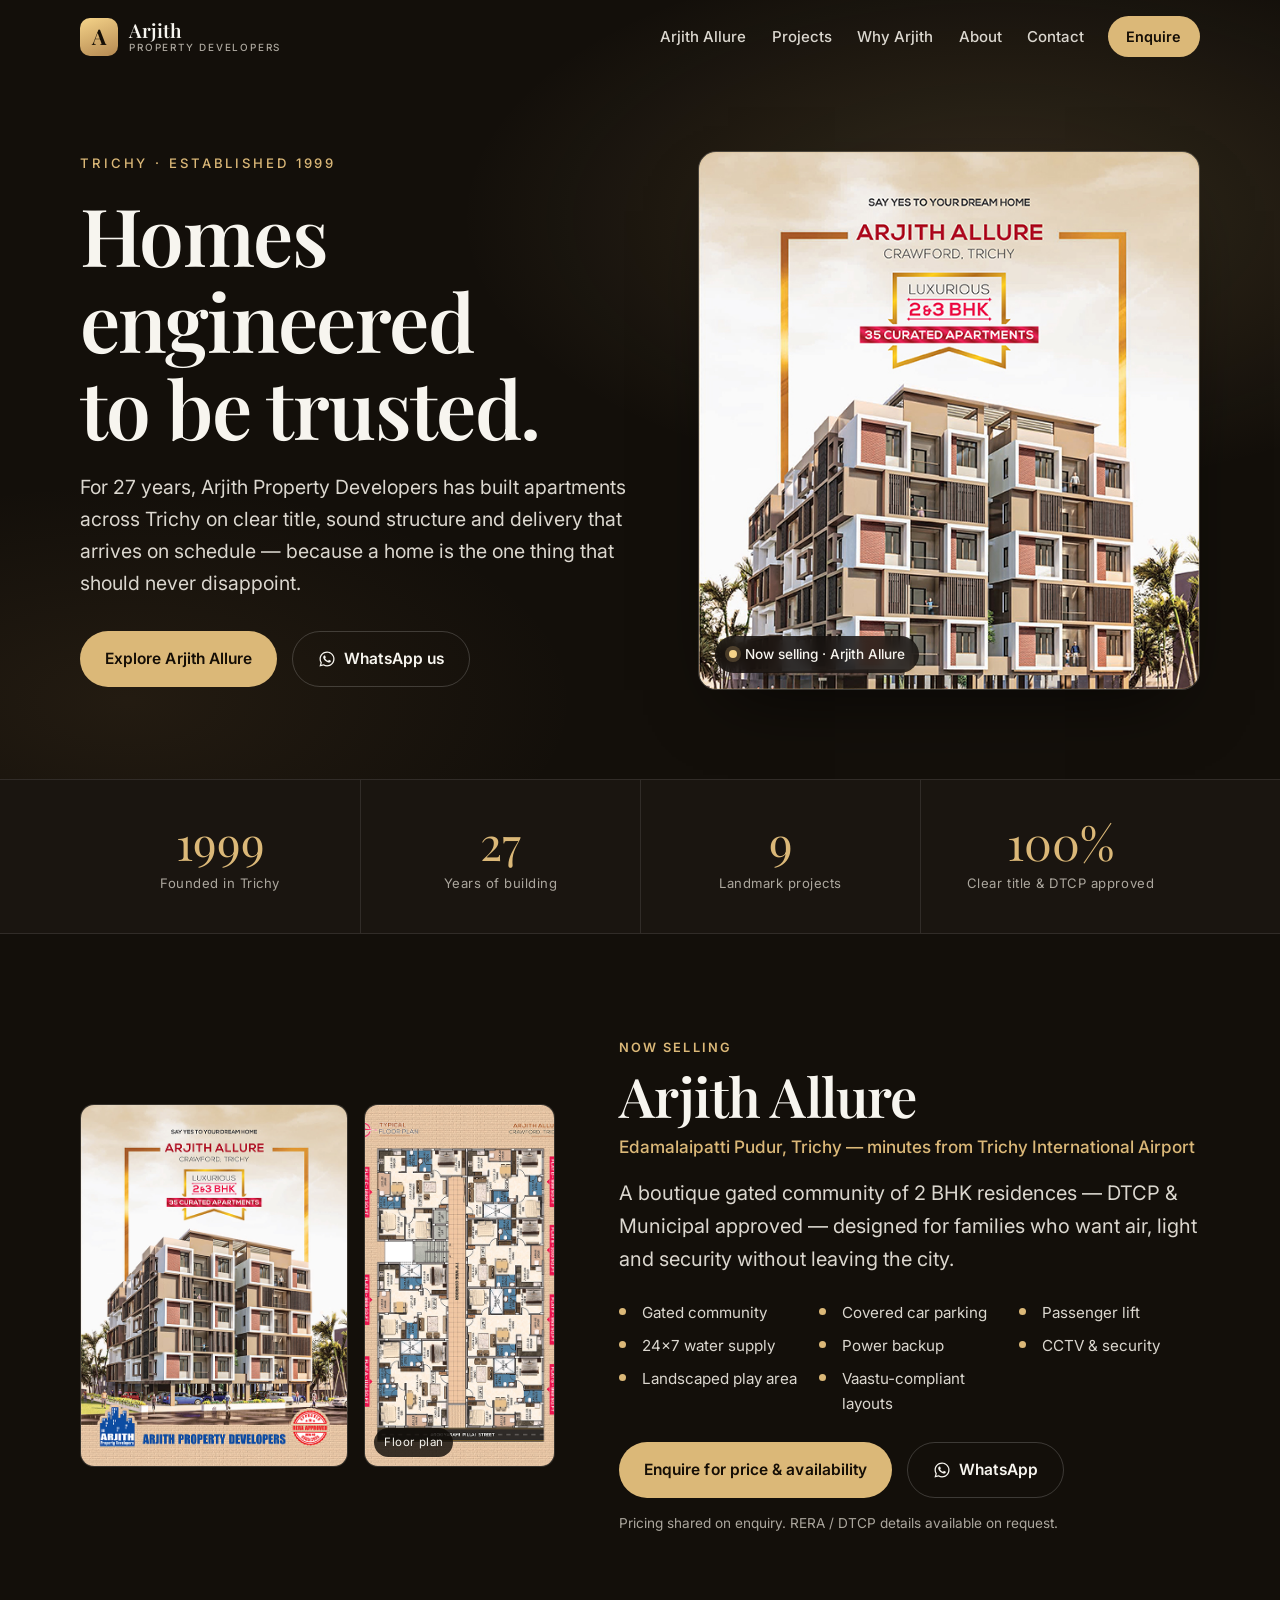
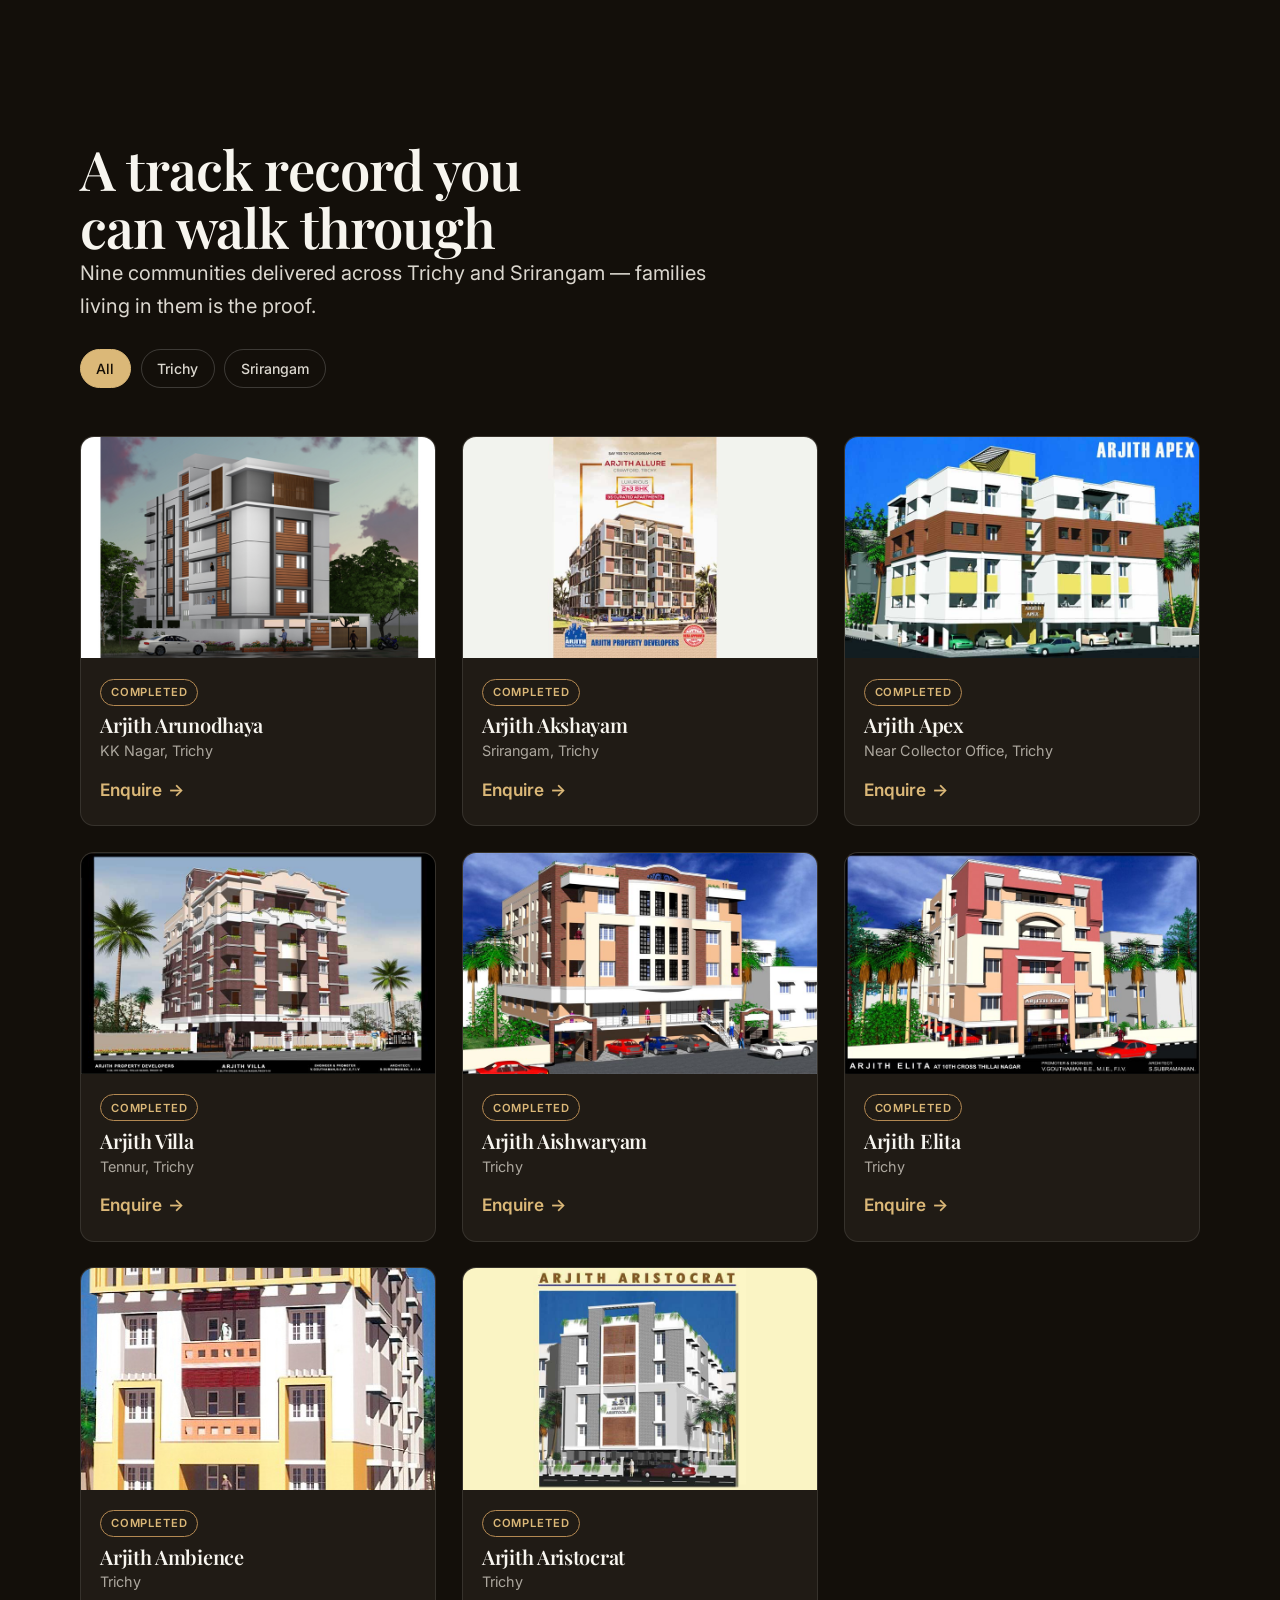
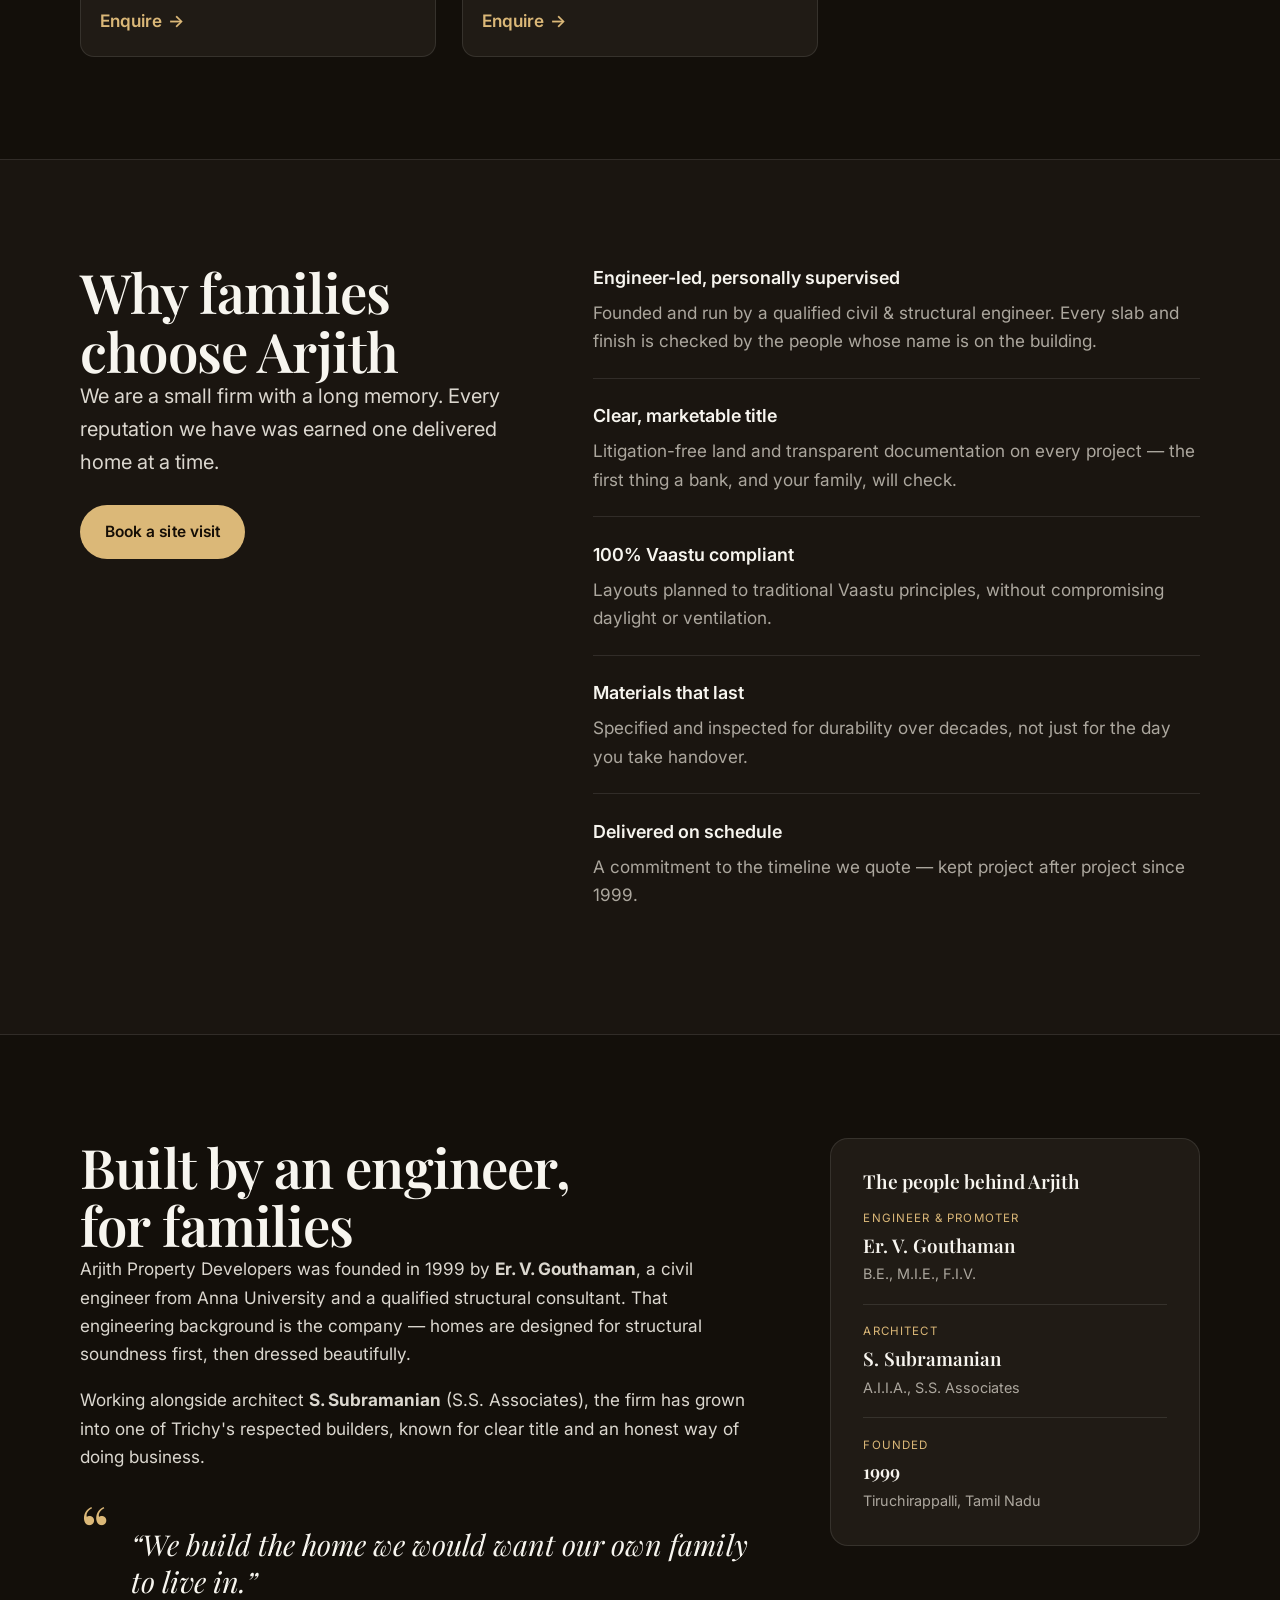
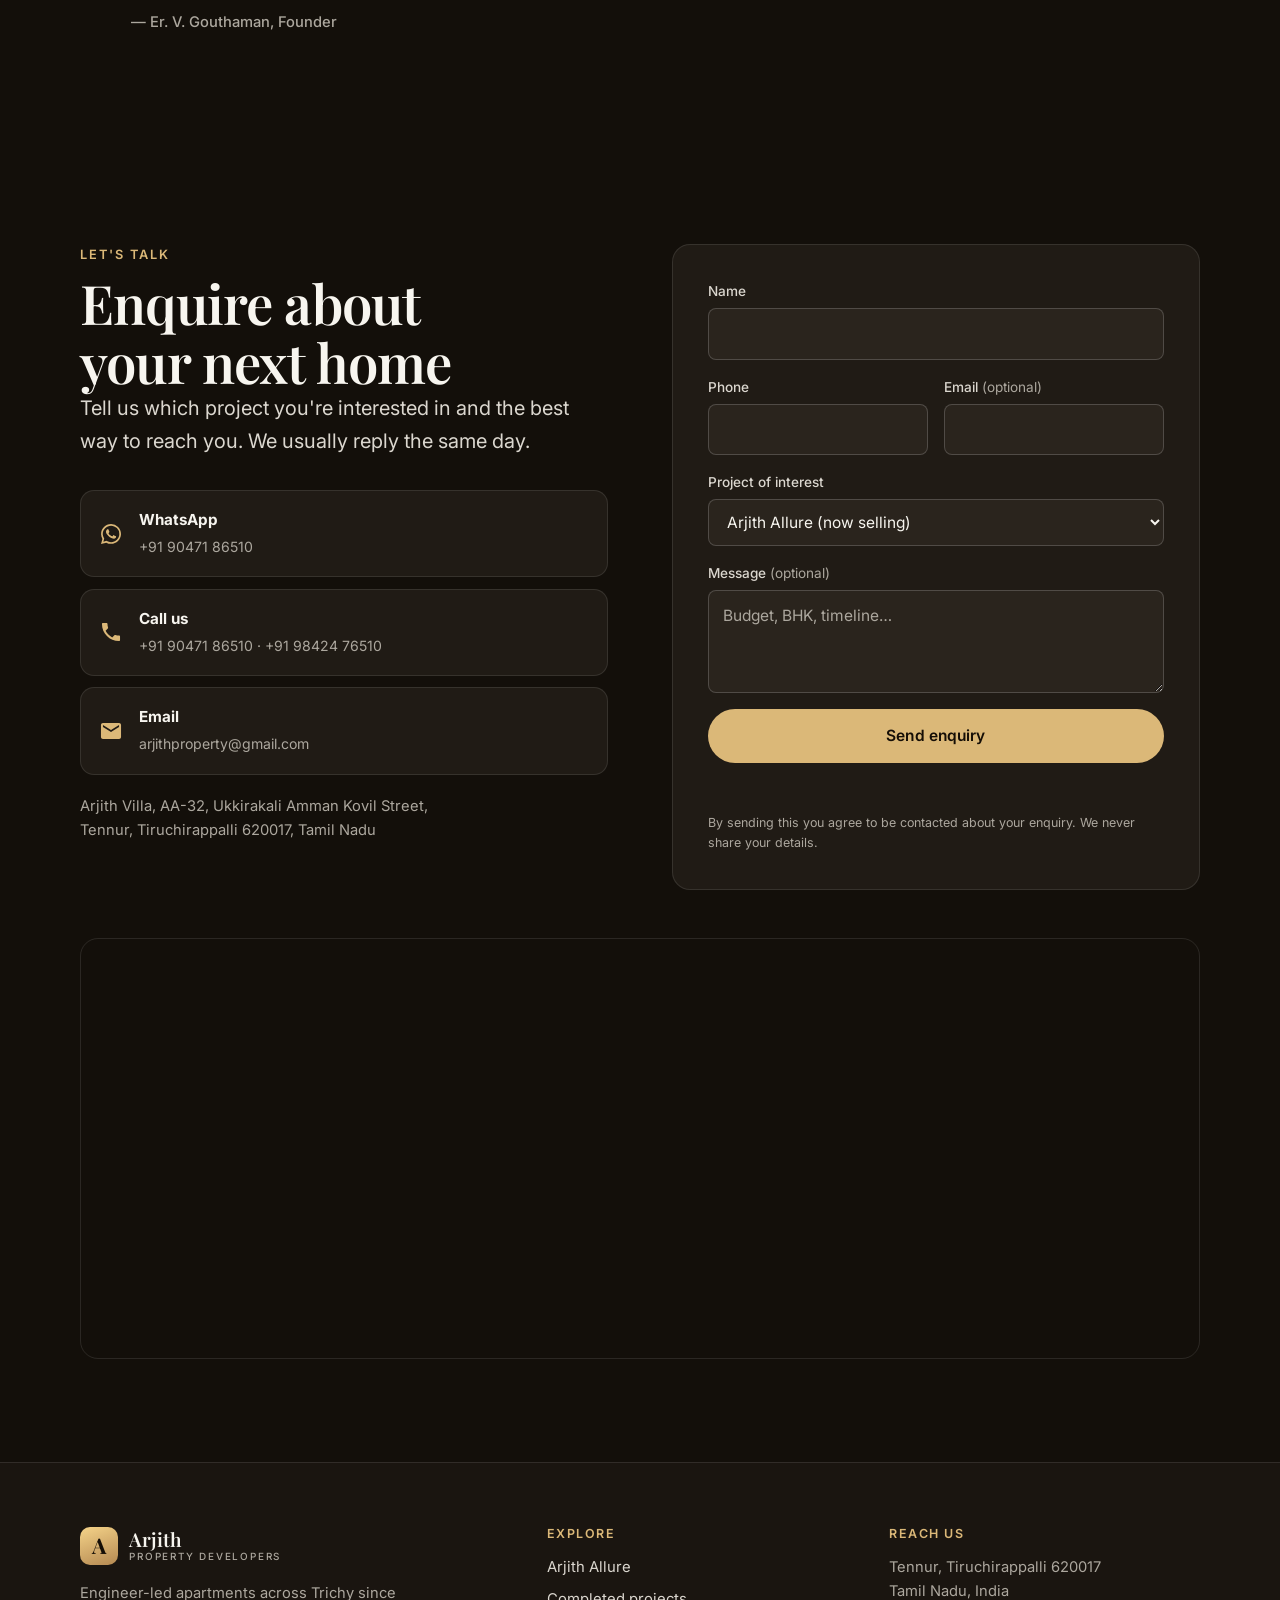
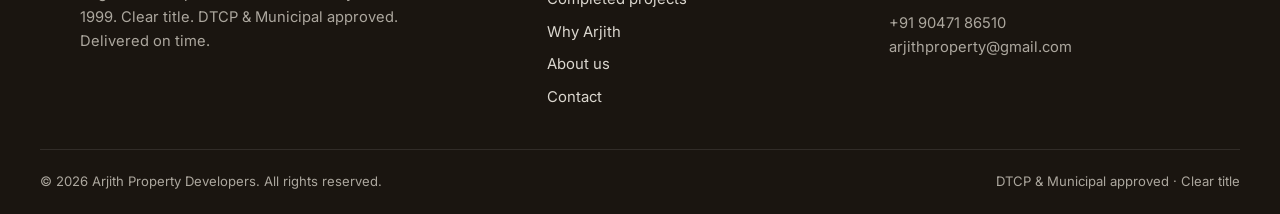
==== index.html @ 8f4c7a09 "modern 1" ====
<!DOCTYPE html>
<html lang="en" class="no-js">
<head>
<meta charset="utf-8" />
<meta name="viewport" content="width=device-width, initial-scale=1" />
<meta name="theme-color" content="#15130F" />
<title>Arjith Property Developers — Apartments in Trichy, built on trust since 1999</title>
<meta name="description" content="Arjith Property Developers builds DTCP-approved, clear-title apartments across Trichy. Engineer-led construction since 1999. Now selling: Arjith Allure, Edamalaipatti Pudur. Enquire today." />
<link rel="canonical" href="https://arjithdevelopers.com/" />

<!-- Open Graph / social -->
<meta property="og:type" content="website" />
<meta property="og:site_name" content="Arjith Property Developers" />
<meta property="og:title" content="Arjith Property Developers — Apartments in Trichy, built on trust since 1999" />
<meta property="og:description" content="Engineer-led, clear-title, DTCP-approved homes across Trichy. Now selling: Arjith Allure." />
<meta property="og:url" content="https://arjithdevelopers.com/" />
<meta property="og:image" content="https://arjithdevelopers.com/assets/img/allure-elevation.jpg" />
<meta name="twitter:card" content="summary_large_image" />

<!-- Make JS-gated reveals safe: page is fully visible if JS never runs -->
<script>document.documentElement.className = document.documentElement.className.replace('no-js','js');</script>

<link rel="icon" href="assets/img/favicon.svg" type="image/svg+xml" />
<link rel="apple-touch-icon" href="assets/img/logo.png" />

<link rel="preconnect" href="https://fonts.googleapis.com" />
<link rel="preconnect" href="https://fonts.gstatic.com" crossorigin />
<link href="https://fonts.googleapis.com/css2?family=Playfair+Display:ital,wght@0,500;0,600;0,700;1,500&family=Inter:wght@400;500;600&display=swap" rel="stylesheet" />
<link rel="stylesheet" href="assets/css/styles.css" />

<!-- ====================================================================
     GOOGLE ANALYTICS (GA4) — EDIT: replace G-XXXXXXXXXX with your real
     Measurement ID. Custom interest events are sent from assets/js/main.js.
     ==================================================================== -->
<script async src="https://www.googletagmanager.com/gtag/js?id=G-XXXXXXXXXX"></script>
<script>
  window.dataLayer = window.dataLayer || [];
  function gtag(){dataLayer.push(arguments);}
  gtag('js', new Date());
  gtag('config', 'G-XXXXXXXXXX', { anonymize_ip: true });
</script>

<!-- Structured data: helps Google show the business correctly.
     EDIT the address/phone once confirmed. -->
<script type="application/ld+json">
{
  "@context": "https://schema.org",
  "@type": "RealEstateAgent",
  "name": "Arjith Property Developers",
  "url": "https://arjithdevelopers.com/",
  "image": "https://arjithdevelopers.com/assets/img/allure-elevation.jpg",
  "telephone": "+91-90471-86510",
  "email": "arjithproperty@gmail.com",
  "foundingDate": "1999",
  "founder": { "@type": "Person", "name": "Er. V. Gouthaman" },
  "address": {
    "@type": "PostalAddress",
    "streetAddress": "AA-32, Ukkirakali Amman Kovil Street, Tennur",
    "addressLocality": "Tiruchirappalli",
    "addressRegion": "Tamil Nadu",
    "postalCode": "620017",
    "addressCountry": "IN"
  },
  "areaServed": "Tiruchirappalli, Tamil Nadu"
}
</script>
</head>

<body>
<a class="skip-link" href="#main">Skip to content</a>

<!-- ============================ HEADER / NAV ============================ -->
<header class="site-header" id="top" data-header>
  <div class="wrap nav">
    <a class="brand" href="#top" aria-label="Arjith Property Developers — home">
      <span class="brand__mark" aria-hidden="true">A</span>
      <span class="brand__name">Arjith<span class="brand__sub">Property Developers</span></span>
    </a>
    <nav class="nav__links" aria-label="Primary">
      <a href="#allure">Arjith Allure</a>
      <a href="#projects">Projects</a>
      <a href="#why">Why Arjith</a>
      <a href="#about">About</a>
      <a href="#contact">Contact</a>
    </nav>
    <a class="btn btn--gold nav__cta" href="#contact" data-enquire="">Enquire</a>
    <button class="nav__toggle" data-menu-toggle aria-expanded="false" aria-controls="mobile-menu" aria-label="Open menu">
      <span></span><span></span><span></span>
    </button>
  </div>
  <div class="mobile-menu" id="mobile-menu" data-menu hidden>
    <a href="#allure">Arjith Allure</a>
    <a href="#projects">Projects</a>
    <a href="#why">Why Arjith</a>
    <a href="#about">About</a>
    <a href="#contact">Contact</a>
    <a class="btn btn--gold" href="#contact">Enquire now</a>
  </div>
</header>

<main id="main">

  <!-- ================================ HERO ================================ -->
  <section class="hero" aria-labelledby="hero-title">
    <div class="hero__glow" aria-hidden="true"></div>
    <div class="wrap hero__grid">
      <div class="hero__copy reveal">
        <p class="kicker">Trichy &middot; Established 1999</p>
        <h1 class="hero__title" id="hero-title">Homes engineered<br>to be trusted.</h1>
        <p class="hero__lead">For 27 years, Arjith Property Developers has built apartments across Trichy on clear title, sound structure and delivery that arrives on schedule — because a home is the one thing that should never disappoint.</p>
        <div class="hero__actions">
          <a class="btn btn--gold" href="#allure">Explore Arjith Allure</a>
          <a class="btn btn--ghost" href="https://wa.me/919047186510?text=Hi%20Arjith%2C%20I%27d%20like%20to%20know%20more%20about%20your%20projects."
             data-wa data-project="General" rel="noopener" target="_blank">
            <span class="ico-wa" aria-hidden="true"></span> WhatsApp us
          </a>
        </div>
      </div>
      <figure class="hero__figure reveal" data-gallery data-full="assets/img/allure-elevation.jpg" data-caption="Arjith Allure — elevation">
        <img src="assets/img/allure-elevation.jpg" width="595" height="808"
             alt="Architectural elevation of Arjith Allure, a 2 BHK gated community in Trichy" />
        <figcaption><span class="dot" aria-hidden="true"></span> Now selling &middot; Arjith Allure</figcaption>
      </figure>
    </div>
  </section>

  <!-- ============================= TRUST BAND ============================= -->
  <section class="trust" aria-label="Track record">
    <div class="wrap trust__row">
      <div class="trust__item"><span class="trust__num">1999</span><span class="trust__lbl">Founded in Trichy</span></div>
      <div class="trust__item"><span class="trust__num">27</span><span class="trust__lbl">Years of building</span></div>
      <div class="trust__item"><span class="trust__num">9</span><span class="trust__lbl">Landmark projects</span></div>
      <div class="trust__item"><span class="trust__num">100%</span><span class="trust__lbl">Clear title &amp; DTCP approved</span></div>
    </div>
  </section>

  <!-- ============================== FLAGSHIP ============================== -->
  <section class="allure" id="allure" aria-labelledby="allure-title"
           data-project-track data-project="Arjith Allure" data-status="Ongoing">
    <div class="wrap allure__grid">
      <div class="allure__media reveal">
        <button class="media-card" data-gallery data-full="assets/img/allure-elevation.jpg" data-caption="Arjith Allure — elevation" aria-label="Open Arjith Allure elevation">
          <img src="assets/img/allure-elevation.jpg" width="595" height="808" loading="lazy"
               alt="Elevation render of Arjith Allure apartments" />
        </button>
        <button class="media-card media-card--small" data-gallery data-full="assets/img/allure-plan.jpg" data-caption="Arjith Allure — floor plan" aria-label="Open Arjith Allure floor plan">
          <img src="assets/img/allure-plan.jpg" width="595" height="808" loading="lazy"
               alt="Floor plan of Arjith Allure apartments" />
          <span class="media-card__tag">Floor plan</span>
        </button>
      </div>
      <div class="allure__body reveal">
        <p class="eyebrow eyebrow--gold">Now selling</p>
        <h2 class="section-title" id="allure-title">Arjith Allure</h2>
        <!-- VERIFY before launch: confirm Arjith Allure's exact location, approvals (DTCP/RERA) and unit details. -->
        <p class="allure__loc">Edamalaipatti Pudur, Trichy — minutes from Trichy International Airport</p>
        <p class="lead">A boutique gated community of 2&nbsp;BHK residences — DTCP &amp; Municipal approved — designed for families who want air, light and security without leaving the city.</p>
        <ul class="amenities">
          <li>Gated community</li>
          <li>Covered car parking</li>
          <li>Passenger lift</li>
          <li>24&times;7 water supply</li>
          <li>Power backup</li>
          <li>CCTV &amp; security</li>
          <li>Landscaped play area</li>
          <li>Vaastu-compliant layouts</li>
        </ul>
        <div class="allure__actions">
          <a class="btn btn--gold" href="#contact" data-enquire="Arjith Allure">Enquire for price &amp; availability</a>
          <a class="btn btn--ghost" href="https://wa.me/919047186510?text=Hi%20Arjith%2C%20I%27m%20interested%20in%20Arjith%20Allure.%20Please%20share%20price%20and%20availability."
             data-wa data-project="Arjith Allure" rel="noopener" target="_blank">
            <span class="ico-wa" aria-hidden="true"></span> WhatsApp
          </a>
        </div>
        <p class="micro">Pricing shared on enquiry. RERA / DTCP details available on request.</p>
      </div>
    </div>
  </section>

  <!-- ========================== COMPLETED PROJECTS ========================== -->
  <section class="projects" id="projects" aria-labelledby="projects-title">
    <div class="wrap">
      <header class="section-head">
        <h2 class="section-title" id="projects-title">A track record you can walk through</h2>
        <p class="lead">Nine communities delivered across Trichy and Srirangam — families living in them is the proof.</p>
        <div class="filters" role="tablist" aria-label="Filter projects by location">
          <button class="chip is-active" data-filter="all" role="tab" aria-selected="true">All</button>
          <button class="chip" data-filter="trichy" role="tab" aria-selected="false">Trichy</button>
          <button class="chip" data-filter="srirangam" role="tab" aria-selected="false">Srirangam</button>
        </div>
      </header>

      <ul class="grid" id="project-grid">
        <li class="proj reveal" data-loc="trichy" data-project-track data-project="Arjith Arunodhaya" data-status="Completed">
          <button class="proj__img" data-gallery data-full="assets/img/arunodhaya.jpg" data-caption="Arjith Arunodhaya — KK Nagar" aria-label="View Arjith Arunodhaya">
            <img src="assets/img/arunodhaya.jpg" width="800" height="500" loading="lazy" alt="Arjith Arunodhaya apartments, KK Nagar, Trichy" />
          </button>
          <div class="proj__body">
            <span class="tag">Completed</span>
            <h3>Arjith Arunodhaya</h3>
            <p>KK Nagar, Trichy</p>
            <a class="link-gold" href="#contact" data-enquire="Arjith Arunodhaya">Enquire <span aria-hidden="true">→</span></a>
          </div>
        </li>

        <li class="proj reveal" data-loc="srirangam" data-project-track data-project="Arjith Akshayam" data-status="Completed">
          <button class="proj__img" data-gallery data-full="assets/img/akshayam.jpg" data-caption="Arjith Akshayam — Srirangam" aria-label="View Arjith Akshayam">
            <img src="assets/img/akshayam.jpg" width="800" height="500" loading="lazy" alt="Arjith Akshayam apartments, Srirangam, Trichy" />
          </button>
          <div class="proj__body">
            <span class="tag">Completed</span>
            <h3>Arjith Akshayam</h3>
            <p>Srirangam, Trichy</p>
            <a class="link-gold" href="#contact" data-enquire="Arjith Akshayam">Enquire <span aria-hidden="true">→</span></a>
          </div>
        </li>

        <li class="proj reveal" data-loc="trichy" data-project-track data-project="Arjith Apex" data-status="Completed">
          <button class="proj__img" data-gallery data-full="assets/img/apex.jpg" data-caption="Arjith Apex — near Collector Office" aria-label="View Arjith Apex">
            <img src="assets/img/apex.jpg" width="800" height="500" loading="lazy" alt="Arjith Apex apartments near Collector Office, Trichy" />
          </button>
          <div class="proj__body">
            <span class="tag">Completed</span>
            <h3>Arjith Apex</h3>
            <p>Near Collector Office, Trichy</p>
            <a class="link-gold" href="#contact" data-enquire="Arjith Apex">Enquire <span aria-hidden="true">→</span></a>
          </div>
        </li>

        <li class="proj reveal" data-loc="trichy" data-project-track data-project="Arjith Villa" data-status="Completed">
          <button class="proj__img" data-gallery data-full="assets/img/villa.jpg" data-caption="Arjith Villa — Trichy" aria-label="View Arjith Villa">
            <img src="assets/img/villa.jpg" width="800" height="500" loading="lazy" alt="Arjith Villa apartments, Trichy" />
          </button>
          <div class="proj__body">
            <span class="tag">Completed</span>
            <h3>Arjith Villa</h3>
            <p>Tennur, Trichy</p>
            <a class="link-gold" href="#contact" data-enquire="Arjith Villa">Enquire <span aria-hidden="true">→</span></a>
          </div>
        </li>

        <li class="proj reveal" data-loc="trichy" data-project-track data-project="Arjith Aishwaryam" data-status="Completed">
          <button class="proj__img" data-gallery data-full="assets/img/aishwaryam.jpg" data-caption="Arjith Aishwaryam — Trichy" aria-label="View Arjith Aishwaryam">
            <img src="assets/img/aishwaryam.jpg" width="800" height="500" loading="lazy" alt="Arjith Aishwaryam apartments, Trichy" />
          </button>
          <div class="proj__body">
            <span class="tag">Completed</span>
            <h3>Arjith Aishwaryam</h3>
            <p>Trichy</p>
            <a class="link-gold" href="#contact" data-enquire="Arjith Aishwaryam">Enquire <span aria-hidden="true">→</span></a>
          </div>
        </li>

        <li class="proj reveal" data-loc="trichy" data-project-track data-project="Arjith Elita" data-status="Completed">
          <button class="proj__img" data-gallery data-full="assets/img/elita.jpg" data-caption="Arjith Elita — Trichy" aria-label="View Arjith Elita">
            <img src="assets/img/elita.jpg" width="800" height="500" loading="lazy" alt="Arjith Elita apartments, Trichy" />
          </button>
          <div class="proj__body">
            <span class="tag">Completed</span>
            <h3>Arjith Elita</h3>
            <p>Trichy</p>
            <a class="link-gold" href="#contact" data-enquire="Arjith Elita">Enquire <span aria-hidden="true">→</span></a>
          </div>
        </li>

        <li class="proj reveal" data-loc="trichy" data-project-track data-project="Arjith Ambience" data-status="Completed">
          <button class="proj__img" data-gallery data-full="assets/img/ambience.jpg" data-caption="Arjith Ambience — Trichy" aria-label="View Arjith Ambience">
            <img src="assets/img/ambience.jpg" width="377" height="547" loading="lazy" alt="Arjith Ambience apartments, Trichy" />
          </button>
          <div class="proj__body">
            <span class="tag">Completed</span>
            <h3>Arjith Ambience</h3>
            <p>Trichy</p>
            <a class="link-gold" href="#contact" data-enquire="Arjith Ambience">Enquire <span aria-hidden="true">→</span></a>
          </div>
        </li>

        <li class="proj reveal" data-loc="trichy" data-project-track data-project="Arjith Aristocrat" data-status="Completed">
          <button class="proj__img" data-gallery data-full="assets/img/aristocrat.jpg" data-caption="Arjith Aristocrat — Trichy" aria-label="View Arjith Aristocrat">
            <img src="assets/img/aristocrat.jpg" width="800" height="500" loading="lazy" alt="Arjith Aristocrat apartments, Trichy" />
          </button>
          <div class="proj__body">
            <span class="tag">Completed</span>
            <h3>Arjith Aristocrat</h3>
            <p>Trichy</p>
            <a class="link-gold" href="#contact" data-enquire="Arjith Aristocrat">Enquire <span aria-hidden="true">→</span></a>
          </div>
        </li>
      </ul>
    </div>
  </section>

  <!-- =============================== WHY ARJITH =============================== -->
  <section class="why" id="why" aria-labelledby="why-title">
    <div class="wrap why__grid">
      <div class="why__intro reveal">
        <h2 class="section-title" id="why-title">Why families choose Arjith</h2>
        <p class="lead">We are a small firm with a long memory. Every reputation we have was earned one delivered home at a time.</p>
        <a class="btn btn--gold" href="#contact" data-enquire="">Book a site visit</a>
      </div>
      <dl class="why__list reveal">
        <div class="why__item">
          <dt>Engineer-led, personally supervised</dt>
          <dd>Founded and run by a qualified civil &amp; structural engineer. Every slab and finish is checked by the people whose name is on the building.</dd>
        </div>
        <div class="why__item">
          <dt>Clear, marketable title</dt>
          <dd>Litigation-free land and transparent documentation on every project — the first thing a bank, and your family, will check.</dd>
        </div>
        <div class="why__item">
          <dt>100% Vaastu compliant</dt>
          <dd>Layouts planned to traditional Vaastu principles, without compromising daylight or ventilation.</dd>
        </div>
        <div class="why__item">
          <dt>Materials that last</dt>
          <dd>Specified and inspected for durability over decades, not just for the day you take handover.</dd>
        </div>
        <div class="why__item">
          <dt>Delivered on schedule</dt>
          <dd>A commitment to the timeline we quote — kept project after project since 1999.</dd>
        </div>
      </dl>
    </div>
  </section>

  <!-- ================================ ABOUT ================================ -->
  <section class="about" id="about" aria-labelledby="about-title">
    <div class="wrap about__grid">
      <div class="about__body reveal">
        <h2 class="section-title" id="about-title">Built by an engineer, for families</h2>
        <p>Arjith Property Developers was founded in 1999 by <strong>Er. V. Gouthaman</strong>, a civil engineer from Anna University and a qualified structural consultant. That engineering background is the company — homes are designed for structural soundness first, then dressed beautifully.</p>
        <p>Working alongside architect <strong>S. Subramanian</strong> (S.S. Associates), the firm has grown into one of Trichy's respected builders, known for clear title and an honest way of doing business.</p>
        <blockquote class="pull">“We build the home we would want our own family to live in.”
          <cite>— Er. V. Gouthaman, Founder</cite></blockquote>
      </div>
      <aside class="about__card reveal" aria-label="Company details">
        <h3>The people behind Arjith</h3>
        <ul class="who">
          <li><span>Engineer &amp; Promoter</span><strong>Er. V. Gouthaman</strong><em>B.E., M.I.E., F.I.V.</em></li>
          <li><span>Architect</span><strong>S. Subramanian</strong><em>A.I.I.A., S.S. Associates</em></li>
          <li><span>Founded</span><strong>1999</strong><em>Tiruchirappalli, Tamil Nadu</em></li>
        </ul>
      </aside>
    </div>
  </section>

  <!-- =============================== CONTACT =============================== -->
  <section class="contact" id="contact" aria-labelledby="contact-title">
    <div class="wrap contact__grid">
      <div class="contact__intro reveal">
        <p class="eyebrow eyebrow--gold">Let's talk</p>
        <h2 class="section-title" id="contact-title">Enquire about your next home</h2>
        <p class="lead">Tell us which project you're interested in and the best way to reach you. We usually reply the same day.</p>

        <div class="contact__direct">
          <a class="contact__line" href="https://wa.me/919047186510?text=Hi%20Arjith%2C%20I%27d%20like%20to%20enquire%20about%20a%20home."
             data-wa data-project="General" rel="noopener" target="_blank">
            <span class="ico-wa" aria-hidden="true"></span>
            <span><strong>WhatsApp</strong><em>+91 90471 86510</em></span>
          </a>
          <a class="contact__line" href="tel:+919047186510" data-call data-project="General">
            <span class="ico-call" aria-hidden="true"></span>
            <span><strong>Call us</strong><em>+91 90471 86510 &middot; +91 98424 76510</em></span>
          </a>
          <a class="contact__line" href="mailto:arjithproperty@gmail.com">
            <span class="ico-mail" aria-hidden="true"></span>
            <span><strong>Email</strong><em>arjithproperty@gmail.com</em></span>
          </a>
          <p class="contact__addr">
            <!-- VERIFY: legacy address (Tennur) vs portals (Thillai Nagar). Confirm before launch. -->
            Arjith Villa, AA-32, Ukkirakali Amman Kovil Street,<br>Tennur, Tiruchirappalli 620017, Tamil Nadu
          </p>
        </div>
      </div>

      <div class="contact__formwrap reveal">
        <!-- =================================================================
             ENQUIRY FORM — powered by Web3Forms (free, emails each lead).
             EDIT: replace YOUR_WEB3FORMS_ACCESS_KEY with the key generated
             for arjithproperty@gmail.com at https://web3forms.com
             ================================================================= -->
        <form class="form" id="enquiry-form" novalidate>
          <input type="hidden" name="access_key" value="YOUR_WEB3FORMS_ACCESS_KEY" />
          <input type="hidden" name="subject" value="New website enquiry — Arjith Property Developers" />
          <input type="hidden" name="from_name" value="arjithdevelopers.com" />
          <!-- honeypot: hidden from humans, traps bots -->
          <input type="checkbox" name="botcheck" tabindex="-1" autocomplete="off" class="hp" aria-hidden="true" />

          <div class="field">
            <label for="f-name">Name</label>
            <input id="f-name" name="name" type="text" autocomplete="name" required />
          </div>
          <div class="field-row">
            <div class="field">
              <label for="f-phone">Phone</label>
              <input id="f-phone" name="phone" type="tel" inputmode="tel" autocomplete="tel" required />
            </div>
            <div class="field">
              <label for="f-email">Email <span class="opt">(optional)</span></label>
              <input id="f-email" name="email" type="email" autocomplete="email" />
            </div>
          </div>
          <div class="field">
            <label for="f-project">Project of interest</label>
            <select id="f-project" name="project">
              <option>Arjith Allure (now selling)</option>
              <option>Arjith Akshayam</option>
              <option>Arjith Apex</option>
              <option>Arjith Arunodhaya</option>
              <option>Arjith Villa</option>
              <option>Arjith Aishwaryam</option>
              <option>Arjith Elita</option>
              <option>Arjith Ambience</option>
              <option>Arjith Aristocrat</option>
              <option>Not sure yet — please advise</option>
            </select>
          </div>
          <div class="field">
            <label for="f-message">Message <span class="opt">(optional)</span></label>
            <textarea id="f-message" name="message" rows="3" placeholder="Budget, BHK, timeline…"></textarea>
          </div>
          <button class="btn btn--gold btn--block" type="submit" data-submit>Send enquiry</button>
          <p class="form__status" data-form-status role="status" aria-live="polite"></p>
          <p class="form__micro">By sending this you agree to be contacted about your enquiry. We never share your details.</p>
        </form>
      </div>
    </div>

    <div class="wrap">
      <div class="map reveal">
        <iframe title="Arjith Property Developers location, Trichy" loading="lazy"
          referrerpolicy="no-referrer-when-downgrade"
          src="https://www.google.com/maps?q=Tennur,+Tiruchirappalli,+Tamil+Nadu+620017&output=embed"></iframe>
      </div>
    </div>
  </section>
</main>

<!-- ============================== FOOTER ============================== -->
<footer class="site-footer">
  <div class="wrap footer__grid">
    <div class="footer__brand">
      <a class="brand" href="#top" aria-label="Arjith Property Developers — home">
        <span class="brand__mark" aria-hidden="true">A</span>
        <span class="brand__name">Arjith<span class="brand__sub">Property Developers</span></span>
      </a>
      <p>Engineer-led apartments across Trichy since 1999. Clear title. DTCP &amp; Municipal approved. Delivered on time.</p>
    </div>
    <nav class="footer__nav" aria-label="Footer">
      <h4>Explore</h4>
      <a href="#allure">Arjith Allure</a>
      <a href="#projects">Completed projects</a>
      <a href="#why">Why Arjith</a>
      <a href="#about">About us</a>
      <a href="#contact">Contact</a>
    </nav>
    <div class="footer__contact">
      <h4>Reach us</h4>
      <p>Tennur, Tiruchirappalli 620017<br>Tamil Nadu, India</p>
      <p><a href="tel:+919047186510">+91 90471 86510</a><br>
         <a href="mailto:arjithproperty@gmail.com">arjithproperty@gmail.com</a></p>
    </div>
  </div>
  <div class="wrap footer__bar">
    <span>&copy; <span data-year>2026</span> Arjith Property Developers. All rights reserved.</span>
    <span>DTCP &amp; Municipal approved &middot; Clear title</span>
  </div>
</footer>

<!-- =========================== STICKY MOBILE CTA =========================== -->
<div class="sticky-cta" aria-label="Quick contact">
  <a href="https://wa.me/919047186510?text=Hi%20Arjith%2C%20I%27d%20like%20to%20enquire%20about%20a%20home." data-wa data-project="StickyBar" rel="noopener" target="_blank"><span class="ico-wa" aria-hidden="true"></span>WhatsApp</a>
  <a href="tel:+919047186510" data-call data-project="StickyBar"><span class="ico-call" aria-hidden="true"></span>Call</a>
  <a href="#contact" class="sticky-cta__enq" data-enquire="">Enquire</a>
</div>

<!-- =============================== LIGHTBOX =============================== -->
<dialog class="lightbox" data-lightbox aria-label="Project image">
  <button class="lightbox__close" data-lightbox-close aria-label="Close">&times;</button>
  <figure>
    <img alt="" data-lightbox-img />
    <figcaption data-lightbox-cap></figcaption>
  </figure>
</dialog>

<script src="assets/js/main.js" defer></script>
</body>
</html>
---- assets/css/styles.css ----
/* =====================================================================
   Arjith Property Developers — luxury & bold design system
   Palette in OKLCH · serif display (Playfair) + sans body (Inter)
   ===================================================================== */

:root {
  /* surfaces — warm near-black charcoal */
  --bg:         oklch(0.17 0.012 70);
  --bg-2:       oklch(0.20 0.013 70);
  --surface:    oklch(0.225 0.014 70);
  --surface-2:  oklch(0.265 0.016 70);
  --line:       oklch(1 0 0 / 0.10);
  --line-strong:oklch(1 0 0 / 0.18);

  /* ink */
  --ink:    oklch(0.97 0.008 85);
  --ink-2:  oklch(0.88 0.012 85);
  --muted:  oklch(0.73 0.014 85);

  /* champagne gold accent */
  --gold:      oklch(0.80 0.092 82);
  --gold-2:    oklch(0.88 0.10 86);
  --gold-deep: oklch(0.66 0.09 72);
  --on-gold:   oklch(0.17 0.02 70);

  /* type */
  --serif: "Playfair Display", Georgia, "Times New Roman", serif;
  --sans:  "Inter", system-ui, -apple-system, "Segoe UI", Roboto, sans-serif;

  /* shape & motion */
  --r-sm: 8px; --r: 14px; --r-lg: 18px;
  --ease: cubic-bezier(0.22, 1, 0.36, 1);   /* ease-out-quart, no bounce */
  --wrap: 1200px;

  /* z-index scale (semantic, never 9999) */
  --z-sticky: 50; --z-header: 100; --z-menu: 200; --z-modal: 300;
}

/* ----------------------------- reset / base ----------------------------- */
*, *::before, *::after { box-sizing: border-box; }
* { margin: 0; }
html { scroll-behavior: smooth; -webkit-text-size-adjust: 100%; }
@media (prefers-reduced-motion: reduce) { html { scroll-behavior: auto; } }

body {
  font-family: var(--sans);
  background: var(--bg);
  color: var(--ink-2);
  line-height: 1.65;
  font-size: clamp(1rem, 0.97rem + 0.2vw, 1.075rem);
  -webkit-font-smoothing: antialiased;
  text-rendering: optimizeLegibility;
  overflow-x: hidden;
}
img, iframe { display: block; max-width: 100%; }
img { height: auto; }
a { color: inherit; text-decoration: none; }
button { font: inherit; color: inherit; cursor: pointer; background: none; border: 0; }
:focus-visible { outline: 2px solid var(--gold); outline-offset: 3px; border-radius: 3px; }

.wrap { width: 100%; max-width: var(--wrap); margin-inline: auto; padding-inline: clamp(1.2rem, 4vw, 2.5rem); }

.skip-link {
  position: absolute; left: 1rem; top: -3rem; z-index: var(--z-modal);
  background: var(--gold); color: var(--on-gold); padding: 0.6rem 1rem; border-radius: var(--r-sm);
  transition: top 0.2s var(--ease); font-weight: 600;
}
.skip-link:focus { top: 1rem; }

/* ----------------------------- typography ----------------------------- */
h1, h2, h3, h4 { font-family: var(--serif); font-weight: 600; line-height: 1.08; color: var(--ink); text-wrap: balance; letter-spacing: -0.015em; }
p { text-wrap: pretty; }

.section-title { font-size: clamp(2rem, 1.4rem + 2.6vw, 3.4rem); }
.lead { font-size: clamp(1.05rem, 1rem + 0.4vw, 1.25rem); color: var(--ink-2); max-width: 60ch; }
.eyebrow { font-family: var(--sans); font-size: 0.8rem; font-weight: 600; letter-spacing: 0.16em; text-transform: uppercase; }
.eyebrow--gold { color: var(--gold); }
.kicker { font-family: var(--sans); font-size: 0.82rem; font-weight: 500; letter-spacing: 0.22em; text-transform: uppercase; color: var(--gold); }
.micro { font-size: 0.85rem; color: var(--muted); }

/* ------------------------------- buttons ------------------------------- */
.btn {
  --pad: 0.92em 1.6em;
  display: inline-flex; align-items: center; justify-content: center; gap: 0.55em;
  padding: var(--pad); border-radius: 999px; font-weight: 600; letter-spacing: 0.005em;
  font-size: 0.97rem; transition: transform 0.25s var(--ease), background 0.25s var(--ease), border-color 0.25s var(--ease), color 0.25s var(--ease);
  will-change: transform;
}
.btn--gold { background: var(--gold); color: var(--on-gold); }
.btn--gold:hover { background: var(--gold-2); transform: translateY(-2px); }
.btn--ghost { border: 1px solid var(--line-strong); color: var(--ink); }
.btn--ghost:hover { border-color: var(--gold); color: var(--gold); transform: translateY(-2px); }
.btn--block { width: 100%; }
.link-gold { color: var(--gold); font-weight: 600; display: inline-flex; align-items: center; gap: 0.35em; }
.link-gold:hover { color: var(--gold-2); }
.link-gold span { transition: transform 0.25s var(--ease); }
.link-gold:hover span { transform: translateX(4px); }

/* -------------------------------- icons -------------------------------- */
.ico-wa, .ico-call, .ico-mail {
  width: 1.15em; height: 1.15em; display: inline-block; flex: none;
  background: currentColor; vertical-align: -0.18em;
  -webkit-mask: center / contain no-repeat var(--m); mask: center / contain no-repeat var(--m);
}
.ico-wa   { --m: url("data:image/svg+xml,%3Csvg xmlns='http://www.w3.org/2000/svg' viewBox='0 0 24 24'%3E%3Cpath d='M19.05 4.91A9.82 9.82 0 0 0 12.04 2C6.58 2 2.13 6.45 2.13 11.91c0 1.75.46 3.45 1.32 4.95L2.05 22l5.25-1.38a9.9 9.9 0 0 0 4.74 1.21c5.46 0 9.91-4.45 9.91-9.91 0-2.65-1.03-5.14-2.9-7.01zM12.04 20.15a8.23 8.23 0 0 1-4.19-1.15l-.3-.18-3.12.82.83-3.04-.2-.31a8.2 8.2 0 0 1-1.26-4.38c0-4.54 3.7-8.23 8.24-8.23 2.2 0 4.27.86 5.82 2.42a8.18 8.18 0 0 1 2.41 5.82c0 4.54-3.7 8.23-8.24 8.23zm4.52-6.16c-.25-.12-1.47-.72-1.69-.81-.23-.08-.39-.12-.56.12-.16.25-.64.81-.79.97-.14.16-.29.18-.54.06-.25-.12-1.05-.39-1.99-1.23-.74-.66-1.23-1.47-1.38-1.72-.14-.25-.01-.38.11-.5.11-.11.25-.29.37-.43.12-.14.16-.25.25-.41.08-.16.04-.31-.02-.43-.06-.12-.56-1.34-.76-1.84-.2-.48-.41-.42-.56-.42h-.48c-.16 0-.43.06-.66.31-.23.25-.86.85-.86 2.07 0 1.22.89 2.4 1.01 2.56.12.16 1.75 2.67 4.23 3.74.59.26 1.05.41 1.41.52.59.19 1.13.16 1.56.1.48-.07 1.47-.6 1.68-1.18.21-.58.21-1.07.14-1.18-.06-.1-.22-.16-.47-.28z'/%3E%3C/svg%3E"); }
.ico-call { --m: url("data:image/svg+xml,%3Csvg xmlns='http://www.w3.org/2000/svg' viewBox='0 0 24 24'%3E%3Cpath d='M6.62 10.79c1.44 2.83 3.76 5.14 6.59 6.59l2.2-2.2c.27-.27.67-.36 1.02-.24 1.12.37 2.33.57 3.57.57.55 0 1 .45 1 1V20c0 .55-.45 1-1 1-9.39 0-17-7.61-17-17 0-.55.45-1 1-1h3.5c.55 0 1 .45 1 1 0 1.25.2 2.45.57 3.57.11.35.03.74-.25 1.02l-2.2 2.2z'/%3E%3C/svg%3E"); }
.ico-mail { --m: url("data:image/svg+xml,%3Csvg xmlns='http://www.w3.org/2000/svg' viewBox='0 0 24 24'%3E%3Cpath d='M20 4H4c-1.1 0-1.99.9-1.99 2L2 18c0 1.1.9 2 2 2h16c1.1 0 2-.9 2-2V6c0-1.1-.9-2-2-2zm0 4l-8 5-8-5V6l8 5 8-5v2z'/%3E%3C/svg%3E"); }

/* -------------------------------- header -------------------------------- */
.site-header { position: fixed; inset: 0 0 auto 0; z-index: var(--z-header); transition: background 0.3s var(--ease), box-shadow 0.3s var(--ease); }
.site-header.is-scrolled { background: oklch(0.15 0.012 70 / 0.86); backdrop-filter: saturate(140%) blur(12px); box-shadow: 0 1px 0 var(--line); }
.nav { display: flex; align-items: center; gap: 1.5rem; height: 74px; }
.brand { display: inline-flex; align-items: center; gap: 0.7rem; margin-right: auto; }
.brand__mark { display: grid; place-items: center; width: 38px; height: 38px; border-radius: 10px; background: linear-gradient(160deg, var(--gold-2), var(--gold-deep)); color: var(--on-gold); font-family: var(--serif); font-weight: 700; font-size: 1.35rem; }
.brand__name { font-family: var(--serif); font-weight: 600; font-size: 1.2rem; color: var(--ink); line-height: 1; }
.brand__sub { display: block; font-family: var(--sans); font-weight: 500; font-size: 0.62rem; letter-spacing: 0.18em; text-transform: uppercase; color: var(--muted); margin-top: 3px; }
.nav__links { display: flex; gap: 1.6rem; }
.nav__links a { color: var(--ink-2); font-size: 0.94rem; font-weight: 500; position: relative; padding: 0.3rem 0; }
.nav__links a::after { content: ""; position: absolute; left: 0; bottom: 0; height: 1px; width: 0; background: var(--gold); transition: width 0.3s var(--ease); }
.nav__links a:hover { color: var(--ink); }
.nav__links a:hover::after { width: 100%; }
.nav__cta { padding: 0.6em 1.25em; font-size: 0.9rem; }
.nav__toggle { display: none; flex-direction: column; gap: 5px; width: 44px; height: 44px; align-items: center; justify-content: center; }
.nav__toggle span { width: 22px; height: 2px; background: var(--ink); transition: transform 0.3s var(--ease), opacity 0.2s var(--ease); }
.nav__toggle[aria-expanded="true"] span:nth-child(1) { transform: translateY(7px) rotate(45deg); }
.nav__toggle[aria-expanded="true"] span:nth-child(2) { opacity: 0; }
.nav__toggle[aria-expanded="true"] span:nth-child(3) { transform: translateY(-7px) rotate(-45deg); }

.mobile-menu { display: none; z-index: var(--z-menu); }
.mobile-menu[hidden] { display: none; }
.mobile-menu a { display: block; padding: 0.9rem 0; border-bottom: 1px solid var(--line); color: var(--ink); font-size: 1.05rem; }
.mobile-menu .btn { margin-top: 1rem; }

/* --------------------------------- hero --------------------------------- */
.hero { position: relative; padding: calc(74px + clamp(2.5rem, 6vw, 5rem)) 0 clamp(3rem, 7vw, 6rem); overflow: hidden; }
.hero__glow { position: absolute; inset: 0; pointer-events: none; background:
  radial-gradient(60% 50% at 78% 28%, oklch(0.80 0.09 82 / 0.16), transparent 70%),
  radial-gradient(50% 40% at 10% 90%, oklch(0.66 0.09 72 / 0.10), transparent 70%); }
.hero__grid { position: relative; display: grid; grid-template-columns: 1.05fr 0.95fr; gap: clamp(2rem, 5vw, 4.5rem); align-items: center; }
.hero__title { font-size: clamp(2.6rem, 1.6rem + 4.4vw, 5rem); letter-spacing: -0.02em; margin: 1rem 0 1.3rem; }
.hero__lead { max-width: 46ch; color: var(--ink-2); font-size: clamp(1.05rem, 1rem + 0.45vw, 1.22rem); }
.hero__actions { display: flex; flex-wrap: wrap; gap: 0.9rem; margin-top: 2rem; }
.hero__figure { position: relative; margin: 0; border-radius: var(--r-lg); overflow: hidden; border: 1px solid var(--line-strong); box-shadow: 0 30px 70px -30px oklch(0 0 0 / 0.7); }
.hero__figure::after { content: ""; position: absolute; inset: 0; box-shadow: inset 0 0 0 1px oklch(0.80 0.09 82 / 0.25); border-radius: inherit; pointer-events: none; }
.hero__figure img { width: 100%; aspect-ratio: 4 / 4.3; object-fit: cover; object-position: center top; }
.hero__figure figcaption { position: absolute; left: 1rem; bottom: 1rem; display: inline-flex; align-items: center; gap: 0.5rem; background: oklch(0.15 0.01 70 / 0.78); backdrop-filter: blur(6px); color: var(--ink); font-size: 0.85rem; font-weight: 500; padding: 0.45rem 0.85rem; border-radius: 999px; }
.hero__figure .dot, .contact__line .dot { width: 8px; height: 8px; border-radius: 50%; background: var(--gold-2); box-shadow: 0 0 0 4px oklch(0.80 0.09 82 / 0.25); }

/* ------------------------------ trust band ------------------------------ */
.trust { border-top: 1px solid var(--line); border-bottom: 1px solid var(--line); background: var(--bg-2); }
.trust__row { display: grid; grid-template-columns: repeat(4, 1fr); }
.trust__item { padding: clamp(1.6rem, 3vw, 2.4rem) 1rem; text-align: center; }
.trust__item + .trust__item { border-left: 1px solid var(--line); }
.trust__num { display: block; font-family: var(--serif); font-size: clamp(1.9rem, 1.2rem + 2.4vw, 2.9rem); color: var(--gold); line-height: 1; }
.trust__lbl { display: block; margin-top: 0.5rem; font-size: 0.82rem; letter-spacing: 0.04em; color: var(--muted); }

/* ------------------------------- sections ------------------------------- */
.allure, .projects, .why, .about, .contact { padding-block: clamp(3.6rem, 8vw, 7rem); }
.section-head { max-width: 60ch; margin-bottom: clamp(2rem, 4vw, 3rem); }
.eyebrow + .section-title { margin-top: 0.6rem; }

/* flagship */
.allure { position: relative; }
.allure__grid { display: grid; grid-template-columns: 0.9fr 1.1fr; gap: clamp(2rem, 5vw, 4rem); align-items: center; }
.allure__media { display: grid; grid-template-columns: 1.4fr 1fr; gap: 1rem; align-items: stretch; }
.media-card { position: relative; padding: 0; border-radius: var(--r); overflow: hidden; border: 1px solid var(--line); background: var(--surface); display: block; }
.media-card img { width: 100%; height: 100%; object-fit: cover; transition: transform 0.6s var(--ease); }
.media-card:hover img { transform: scale(1.05); }
.media-card--small img { aspect-ratio: 3 / 4; }
.media-card__tag { position: absolute; left: 0.6rem; bottom: 0.6rem; background: oklch(0.15 0.01 70 / 0.8); color: var(--ink); font-size: 0.72rem; letter-spacing: 0.05em; padding: 0.3rem 0.6rem; border-radius: 999px; }
.allure__loc { color: var(--gold); font-weight: 500; margin: 0.4rem 0 1rem; display: flex; gap: 0.6rem; flex-wrap: wrap; align-items: center; }
.amenities { list-style: none; padding: 0; margin: 1.5rem 0; display: grid; grid-template-columns: repeat(auto-fit, minmax(150px, 1fr)); gap: 0.5rem 1.2rem; }
.amenities li { position: relative; padding-left: 1.4rem; color: var(--ink-2); font-size: 0.95rem; }
.amenities li::before { content: ""; position: absolute; left: 0; top: 0.55em; width: 7px; height: 7px; border-radius: 50%; background: var(--gold); }
.allure__actions { display: flex; flex-wrap: wrap; gap: 0.9rem; margin: 1.6rem 0 0.9rem; }

/* projects grid */
.filters { display: flex; flex-wrap: wrap; gap: 0.6rem; margin-top: 1.6rem; }
.chip { padding: 0.5em 1.1em; border-radius: 999px; border: 1px solid var(--line-strong); color: var(--ink-2); font-size: 0.88rem; font-weight: 500; transition: all 0.25s var(--ease); }
.chip:hover { border-color: var(--gold); color: var(--gold); }
.chip.is-active { background: var(--gold); border-color: var(--gold); color: var(--on-gold); }
.grid { list-style: none; padding: 0; display: grid; grid-template-columns: repeat(auto-fit, minmax(264px, 1fr)); gap: clamp(1.1rem, 2vw, 1.6rem); }
.proj { background: var(--surface); border: 1px solid var(--line); border-radius: var(--r); overflow: hidden; transition: transform 0.3s var(--ease), border-color 0.3s var(--ease), box-shadow 0.3s var(--ease); }
.proj:hover { transform: translateY(-4px); border-color: var(--gold-deep); box-shadow: 0 24px 50px -28px oklch(0 0 0 / 0.8); }
.proj__img { display: block; width: 100%; padding: 0; overflow: hidden; }
.proj__img img { width: 100%; aspect-ratio: 16 / 10; object-fit: cover; transition: transform 0.6s var(--ease); }
.proj:hover .proj__img img { transform: scale(1.06); }
.proj__body { padding: 1.1rem 1.2rem 1.3rem; }
.proj__body h3 { font-size: 1.25rem; margin: 0.55rem 0 0.2rem; }
.proj__body p { color: var(--muted); font-size: 0.9rem; margin-bottom: 0.8rem; }
.tag { display: inline-block; font-size: 0.7rem; letter-spacing: 0.08em; text-transform: uppercase; font-weight: 600; color: var(--gold); border: 1px solid var(--gold-deep); padding: 0.2rem 0.6rem; border-radius: 999px; }
.proj.is-hidden { display: none; }

/* why */
.why { background: var(--bg-2); border-top: 1px solid var(--line); border-bottom: 1px solid var(--line); }
.why__grid { display: grid; grid-template-columns: 0.85fr 1.15fr; gap: clamp(2rem, 5vw, 4rem); align-items: start; }
.why__intro .btn { margin-top: 1.6rem; }
.why__list { margin: 0; }
.why__item { padding: 1.4rem 0; border-top: 1px solid var(--line); }
.why__item:first-child { border-top: 0; padding-top: 0; }
.why__item dt { font-family: var(--sans); font-weight: 600; font-size: 1.12rem; color: var(--ink); }
.why__item dd { margin: 0.4rem 0 0; color: var(--muted); max-width: 60ch; }

/* about */
.about__grid { display: grid; grid-template-columns: 1.3fr 0.7fr; gap: clamp(2rem, 5vw, 4rem); align-items: start; }
.about__body p { margin-bottom: 1.1rem; max-width: 62ch; color: var(--ink-2); }
.pull { position: relative; margin: 1.8rem 0 0; padding: 1.6rem 0 0.4rem 3.2rem; font-family: var(--serif); font-style: italic; font-size: clamp(1.3rem, 1rem + 1.3vw, 1.8rem); color: var(--ink); line-height: 1.3; }
.pull::before { content: "\201C"; position: absolute; left: 0; top: -0.1em; font-size: 4.5rem; line-height: 1; color: var(--gold); font-style: normal; }
.pull cite { display: block; margin-top: 0.8rem; font-family: var(--sans); font-style: normal; font-size: 0.92rem; font-weight: 500; color: var(--muted); }
.about__card { background: var(--surface); border: 1px solid var(--line); border-radius: var(--r-lg); padding: clamp(1.4rem, 3vw, 2rem); }
.about__card h3 { font-size: 1.2rem; margin-bottom: 1.1rem; }
.who { list-style: none; padding: 0; display: grid; gap: 1.1rem; }
.who li { display: grid; gap: 0.1rem; padding-bottom: 1.1rem; border-bottom: 1px solid var(--line); }
.who li:last-child { border-bottom: 0; padding-bottom: 0; }
.who span { font-size: 0.72rem; letter-spacing: 0.1em; text-transform: uppercase; color: var(--gold); }
.who strong { font-family: var(--serif); font-size: 1.18rem; color: var(--ink); font-weight: 600; }
.who em { font-style: normal; color: var(--muted); font-size: 0.9rem; }

/* contact */
.contact__grid { display: grid; grid-template-columns: 1fr 1fr; gap: clamp(2rem, 5vw, 4rem); align-items: start; }
.contact__direct { margin-top: 2rem; display: grid; gap: 0.7rem; }
.contact__line { display: flex; align-items: center; gap: 1rem; padding: 1rem 1.1rem; background: var(--surface); border: 1px solid var(--line); border-radius: var(--r); transition: border-color 0.25s var(--ease), transform 0.25s var(--ease); }
.contact__line:hover { border-color: var(--gold); transform: translateX(3px); }
.contact__line [class^="ico-"] { font-size: 1.3rem; color: var(--gold); }
.contact__line strong { display: block; font-size: 0.95rem; color: var(--ink); }
.contact__line em { font-style: normal; font-size: 0.88rem; color: var(--muted); }
.contact__addr { margin-top: 0.6rem; color: var(--muted); font-size: 0.92rem; line-height: 1.6; }

.contact__formwrap { background: var(--surface); border: 1px solid var(--line); border-radius: var(--r-lg); padding: clamp(1.4rem, 3.5vw, 2.2rem); }
.form { display: grid; gap: 1rem; }
.field { display: grid; gap: 0.35rem; }
.field-row { display: grid; grid-template-columns: 1fr 1fr; gap: 1rem; }
.field label { font-size: 0.85rem; font-weight: 500; color: var(--ink-2); }
.field .opt { color: var(--muted); font-weight: 400; }
.field input, .field select, .field textarea {
  font: inherit; font-size: 0.97rem; color: var(--ink); background: var(--surface-2);
  border: 1px solid var(--line-strong); border-radius: var(--r-sm); padding: 0.75rem 0.85rem; width: 100%;
  transition: border-color 0.2s var(--ease), box-shadow 0.2s var(--ease);
}
.field textarea { resize: vertical; }
.field input::placeholder, .field textarea::placeholder { color: var(--muted); }
.field input:focus, .field select:focus, .field textarea:focus { outline: 0; border-color: var(--gold); box-shadow: 0 0 0 3px oklch(0.80 0.09 82 / 0.25); }
.field input:user-invalid { border-color: oklch(0.62 0.16 25); }
.hp { position: absolute !important; left: -9999px !important; width: 1px; height: 1px; }
.form__status { font-size: 0.92rem; min-height: 1.2em; }
.form__status.is-ok { color: var(--gold-2); }
.form__status.is-err { color: oklch(0.72 0.15 30); }
.form__micro { font-size: 0.78rem; color: var(--muted); }

.map { margin-top: clamp(2rem, 4vw, 3rem); border: 1px solid var(--line); border-radius: var(--r-lg); overflow: hidden; }
.map iframe { width: 100%; aspect-ratio: 16 / 6; border: 0; filter: grayscale(0.3) contrast(1.05); }

/* -------------------------------- footer -------------------------------- */
.site-footer { background: var(--bg-2); border-top: 1px solid var(--line); padding-top: clamp(2.6rem, 5vw, 4rem); }
.footer__grid { display: grid; grid-template-columns: 1.4fr 1fr 1fr; gap: 2rem; padding-bottom: 2.5rem; }
.footer__brand p { color: var(--muted); max-width: 38ch; margin-top: 1rem; font-size: 0.92rem; }
.footer__nav, .footer__contact { display: grid; gap: 0.5rem; align-content: start; }
.site-footer h4 { font-family: var(--sans); font-size: 0.78rem; letter-spacing: 0.12em; text-transform: uppercase; color: var(--gold); margin-bottom: 0.4rem; }
.footer__nav a { color: var(--ink-2); font-size: 0.93rem; }
.footer__nav a:hover { color: var(--gold); }
.footer__contact p { color: var(--muted); font-size: 0.92rem; }
.footer__contact a:hover { color: var(--gold); }
.footer__bar { display: flex; flex-wrap: wrap; gap: 0.6rem 1.5rem; justify-content: space-between; padding: 1.3rem 0; border-top: 1px solid var(--line); font-size: 0.82rem; color: var(--muted); }

/* ----------------------------- sticky mobile cta ----------------------------- */
.sticky-cta { position: fixed; inset: auto 0 0 0; z-index: var(--z-sticky); display: none; grid-template-columns: 1fr 1fr 1fr; gap: 1px; background: var(--line); border-top: 1px solid var(--line-strong); }
.sticky-cta a { display: flex; align-items: center; justify-content: center; gap: 0.4rem; padding: 0.95rem 0.5rem; background: oklch(0.15 0.012 70 / 0.96); backdrop-filter: blur(8px); color: var(--ink); font-size: 0.9rem; font-weight: 600; }
.sticky-cta .ico-wa, .sticky-cta .ico-call { color: var(--gold); }
.sticky-cta__enq { background: var(--gold) !important; color: var(--on-gold) !important; }

/* -------------------------------- lightbox -------------------------------- */
.lightbox { width: min(92vw, 880px); max-height: 90vh; padding: 0; border: 1px solid var(--line-strong); border-radius: var(--r-lg); background: var(--bg-2); color: var(--ink); overflow: hidden; }
.lightbox::backdrop { background: oklch(0.08 0.01 70 / 0.82); backdrop-filter: blur(4px); }
.lightbox figure { margin: 0; }
.lightbox img { width: 100%; max-height: 78vh; object-fit: contain; background: var(--bg); }
.lightbox figcaption { padding: 0.9rem 1.2rem; font-size: 0.9rem; color: var(--muted); }
.lightbox__close { position: absolute; top: 0.6rem; right: 0.8rem; width: 40px; height: 40px; border-radius: 50%; font-size: 1.6rem; line-height: 1; color: var(--ink); background: oklch(0.15 0.01 70 / 0.7); }
.lightbox__close:hover { background: var(--gold); color: var(--on-gold); }

/* ------------------------------- reveal motion ------------------------------- */
/* Hidden state applies ONLY after JS adds .reveal-ready to <html>, so the page
   is fully visible if main.js never runs. */
.reveal-ready .reveal { opacity: 0; transform: translateY(22px); transition: opacity 0.7s var(--ease), transform 0.7s var(--ease); }
.reveal-ready .reveal.is-visible { opacity: 1; transform: none; }
@media (prefers-reduced-motion: reduce) {
  .reveal-ready .reveal { opacity: 1; transform: none; transition: none; }
  .btn, .proj, .media-card img, .proj__img img { transition: none !important; }
}

/* ------------------------------- responsive ------------------------------- */
@media (max-width: 960px) {
  .hero__grid { grid-template-columns: 1fr; }
  .hero__figure { max-width: 460px; }
  .allure__grid, .why__grid, .about__grid, .contact__grid { grid-template-columns: 1fr; }
  .about__card { order: -1; }
}
@media (max-width: 720px) {
  .nav__links, .nav__cta { display: none; }
  .nav__toggle { display: flex; }
  .mobile-menu { display: none; }
  .mobile-menu.is-open { display: block; padding: 0.5rem clamp(1.2rem, 4vw, 2.5rem) 1.5rem; background: oklch(0.15 0.012 70 / 0.97); backdrop-filter: blur(12px); border-bottom: 1px solid var(--line); }
  .trust__row { grid-template-columns: 1fr 1fr; }
  .trust__item:nth-child(2) { border-left: 0; }
  .trust__item:nth-child(3), .trust__item:nth-child(4) { border-top: 1px solid var(--line); }
  .allure__media { grid-template-columns: 1.3fr 1fr; }
  .footer__grid { grid-template-columns: 1fr 1fr; }
  .footer__brand { grid-column: 1 / -1; }
  .sticky-cta { display: grid; }
  body { padding-bottom: 56px; } /* room for sticky bar */
}
@media (max-width: 440px) {
  .field-row { grid-template-columns: 1fr; }
  .footer__grid { grid-template-columns: 1fr; }
  .hero__actions .btn, .allure__actions .btn { width: 100%; }
}
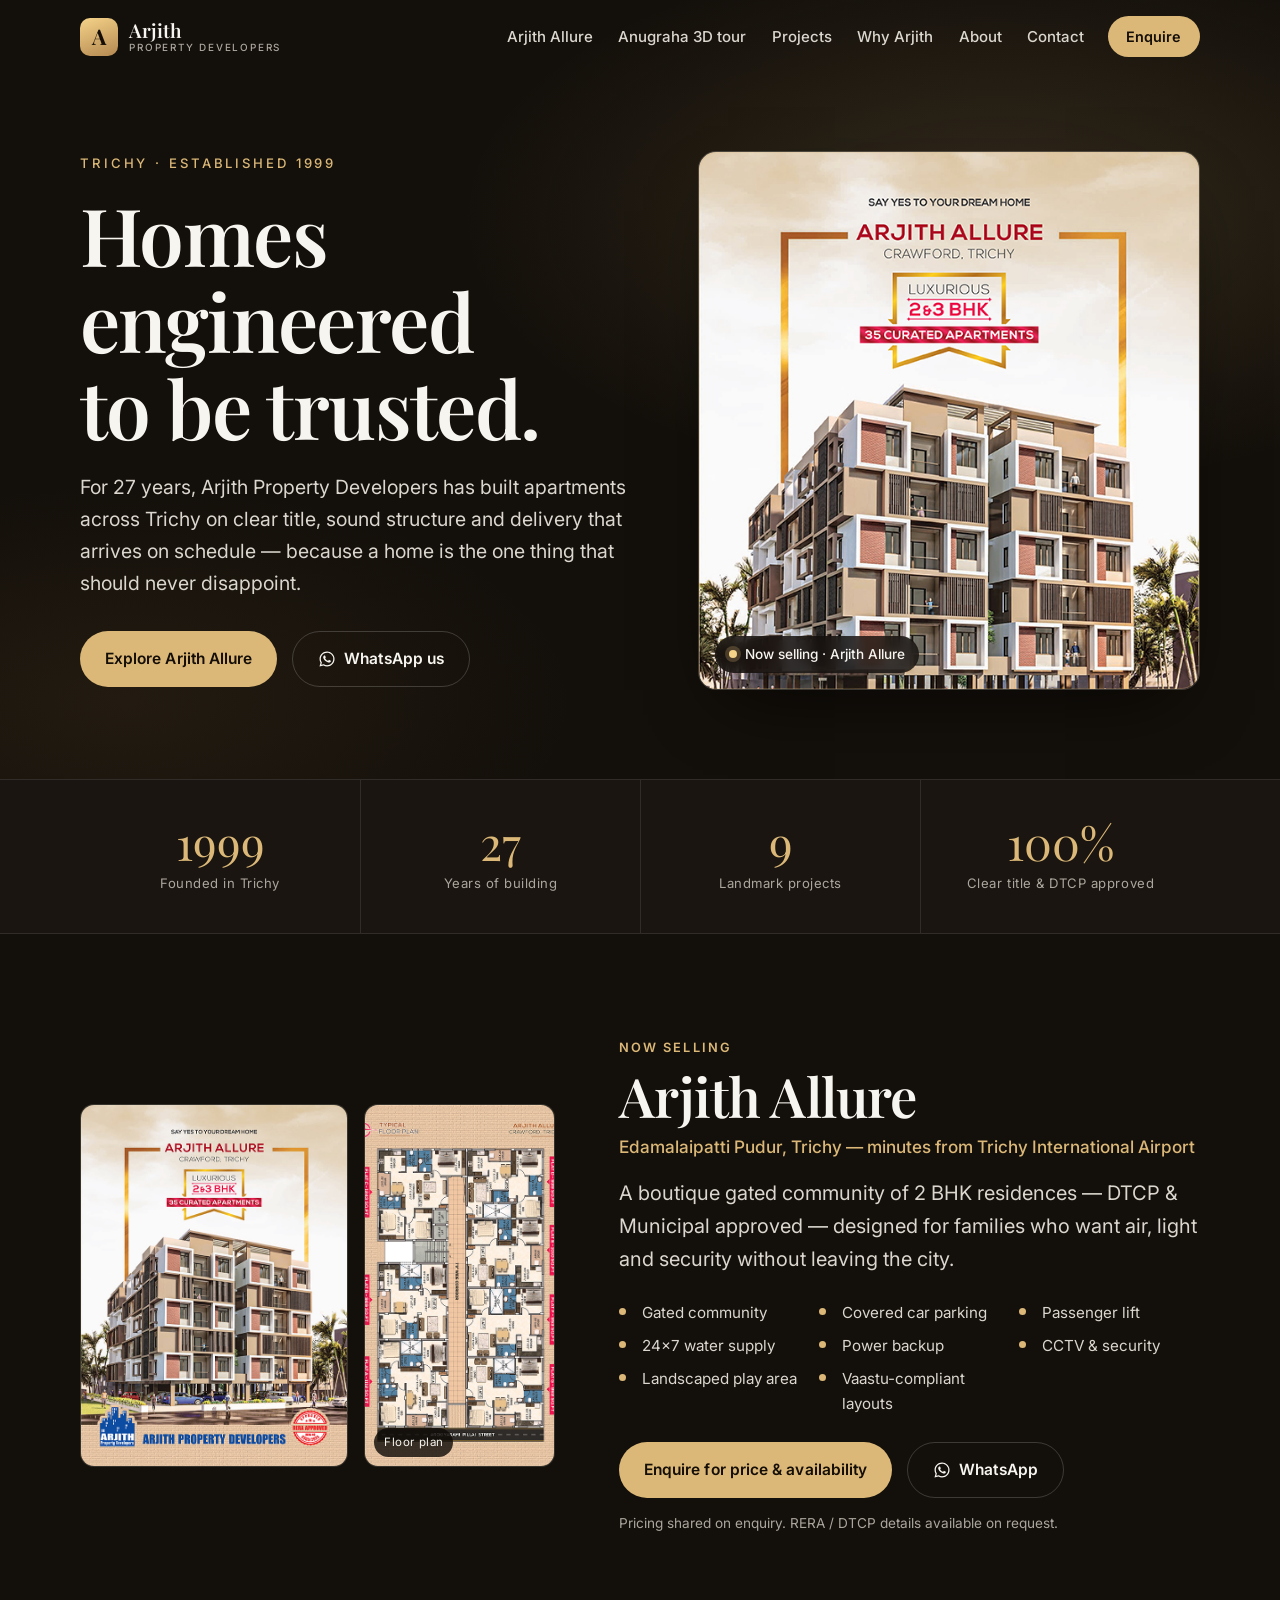
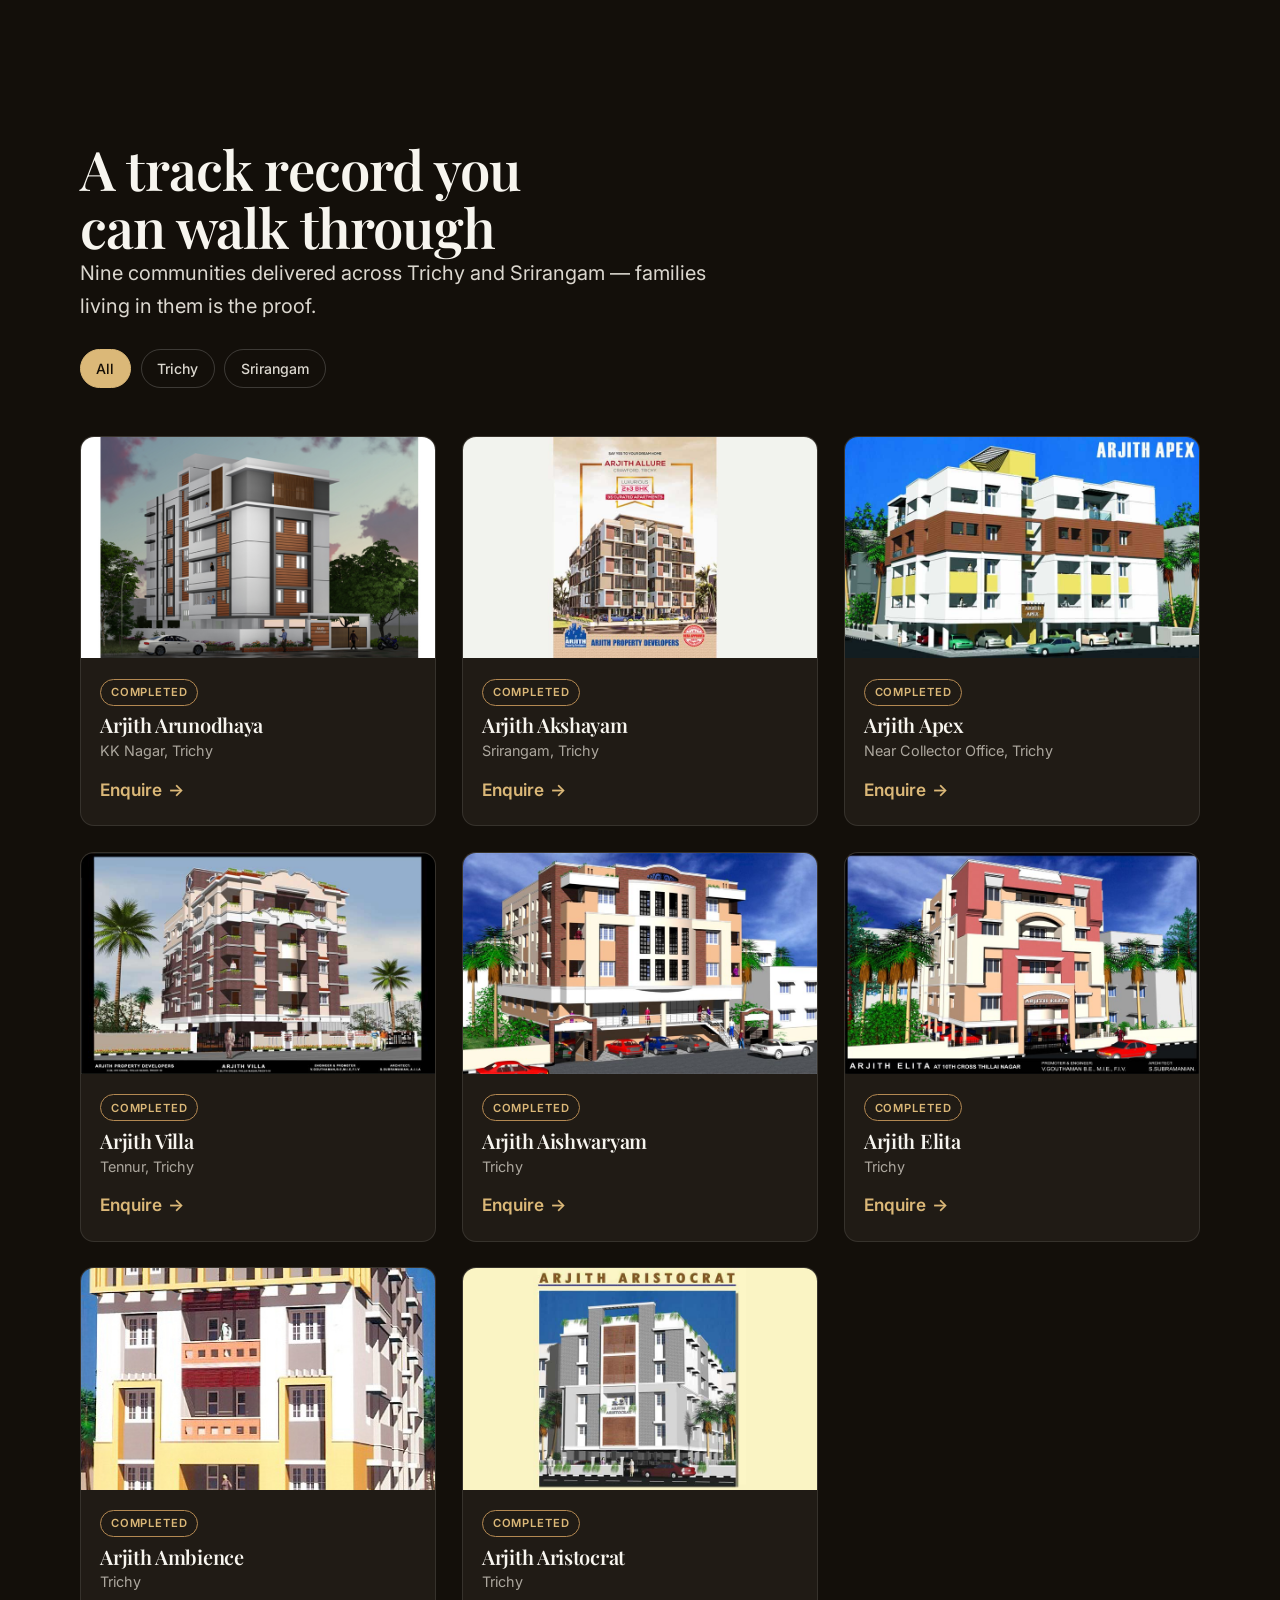
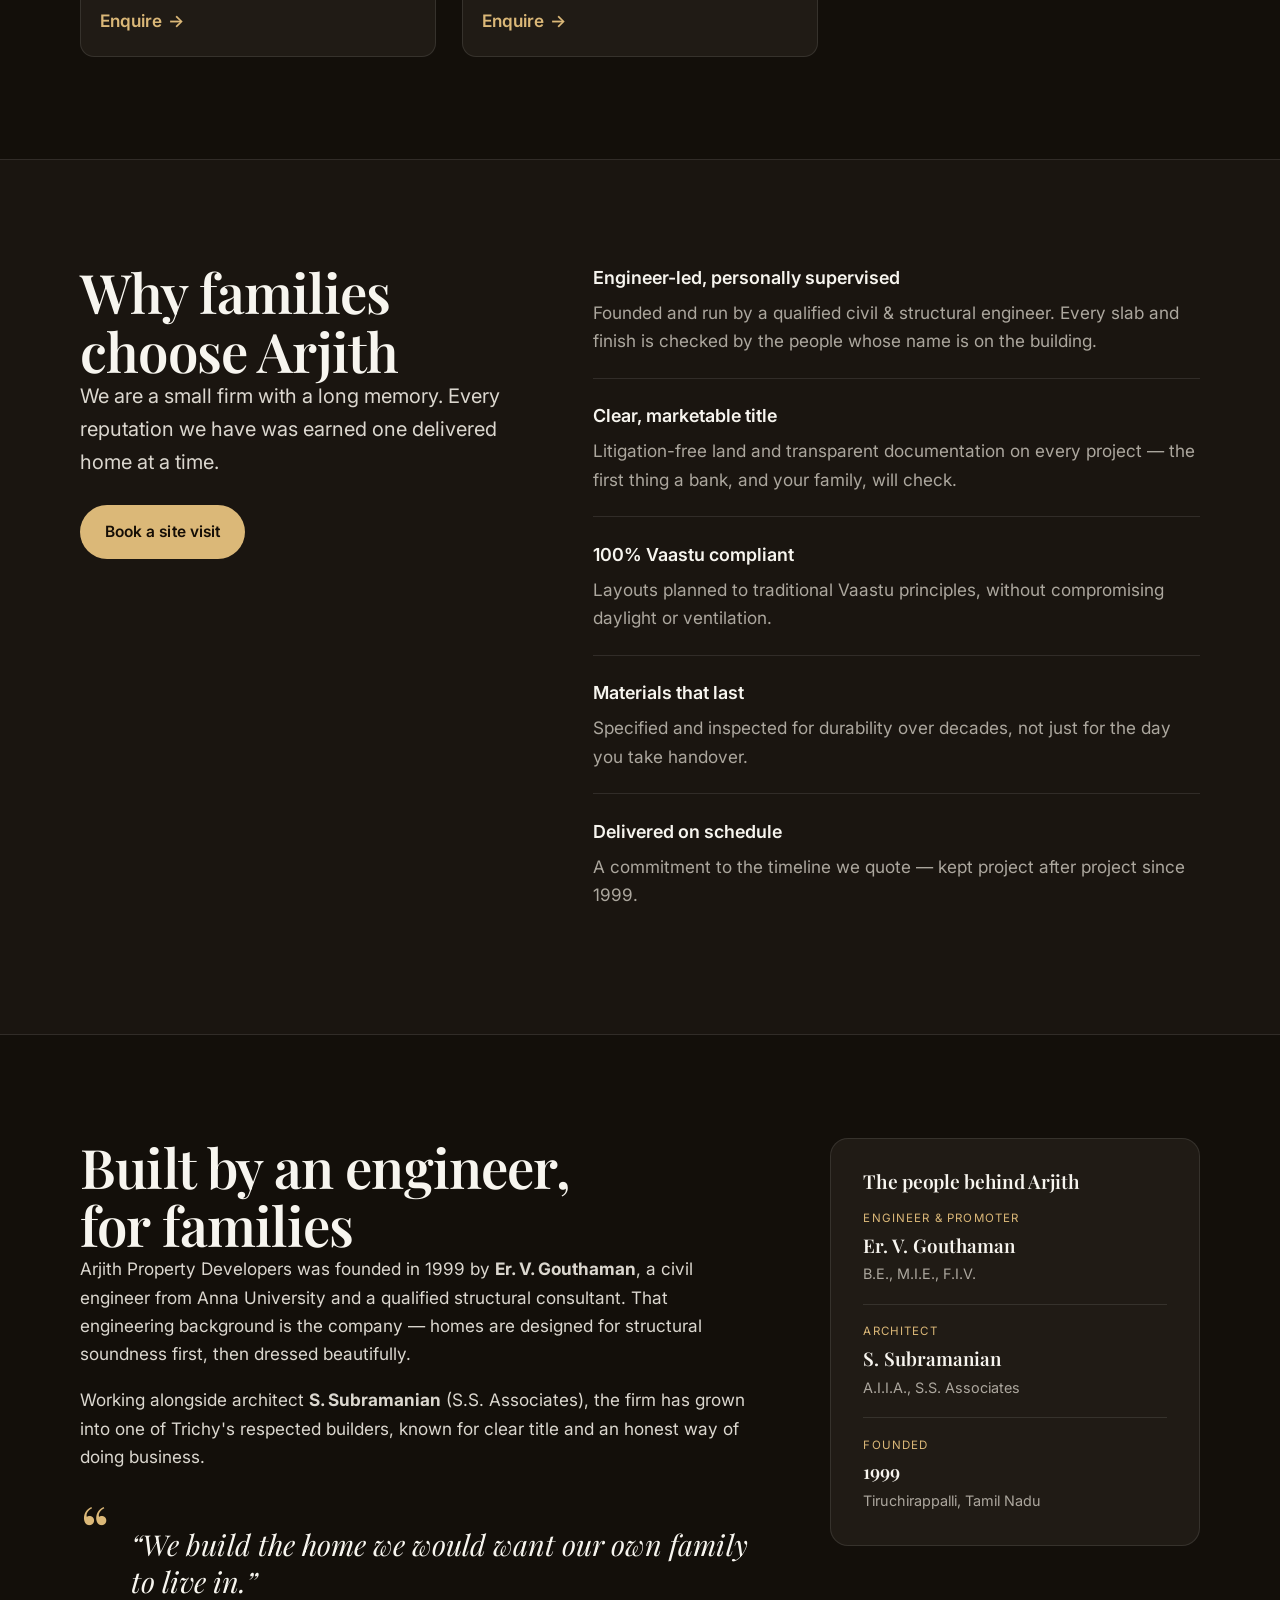
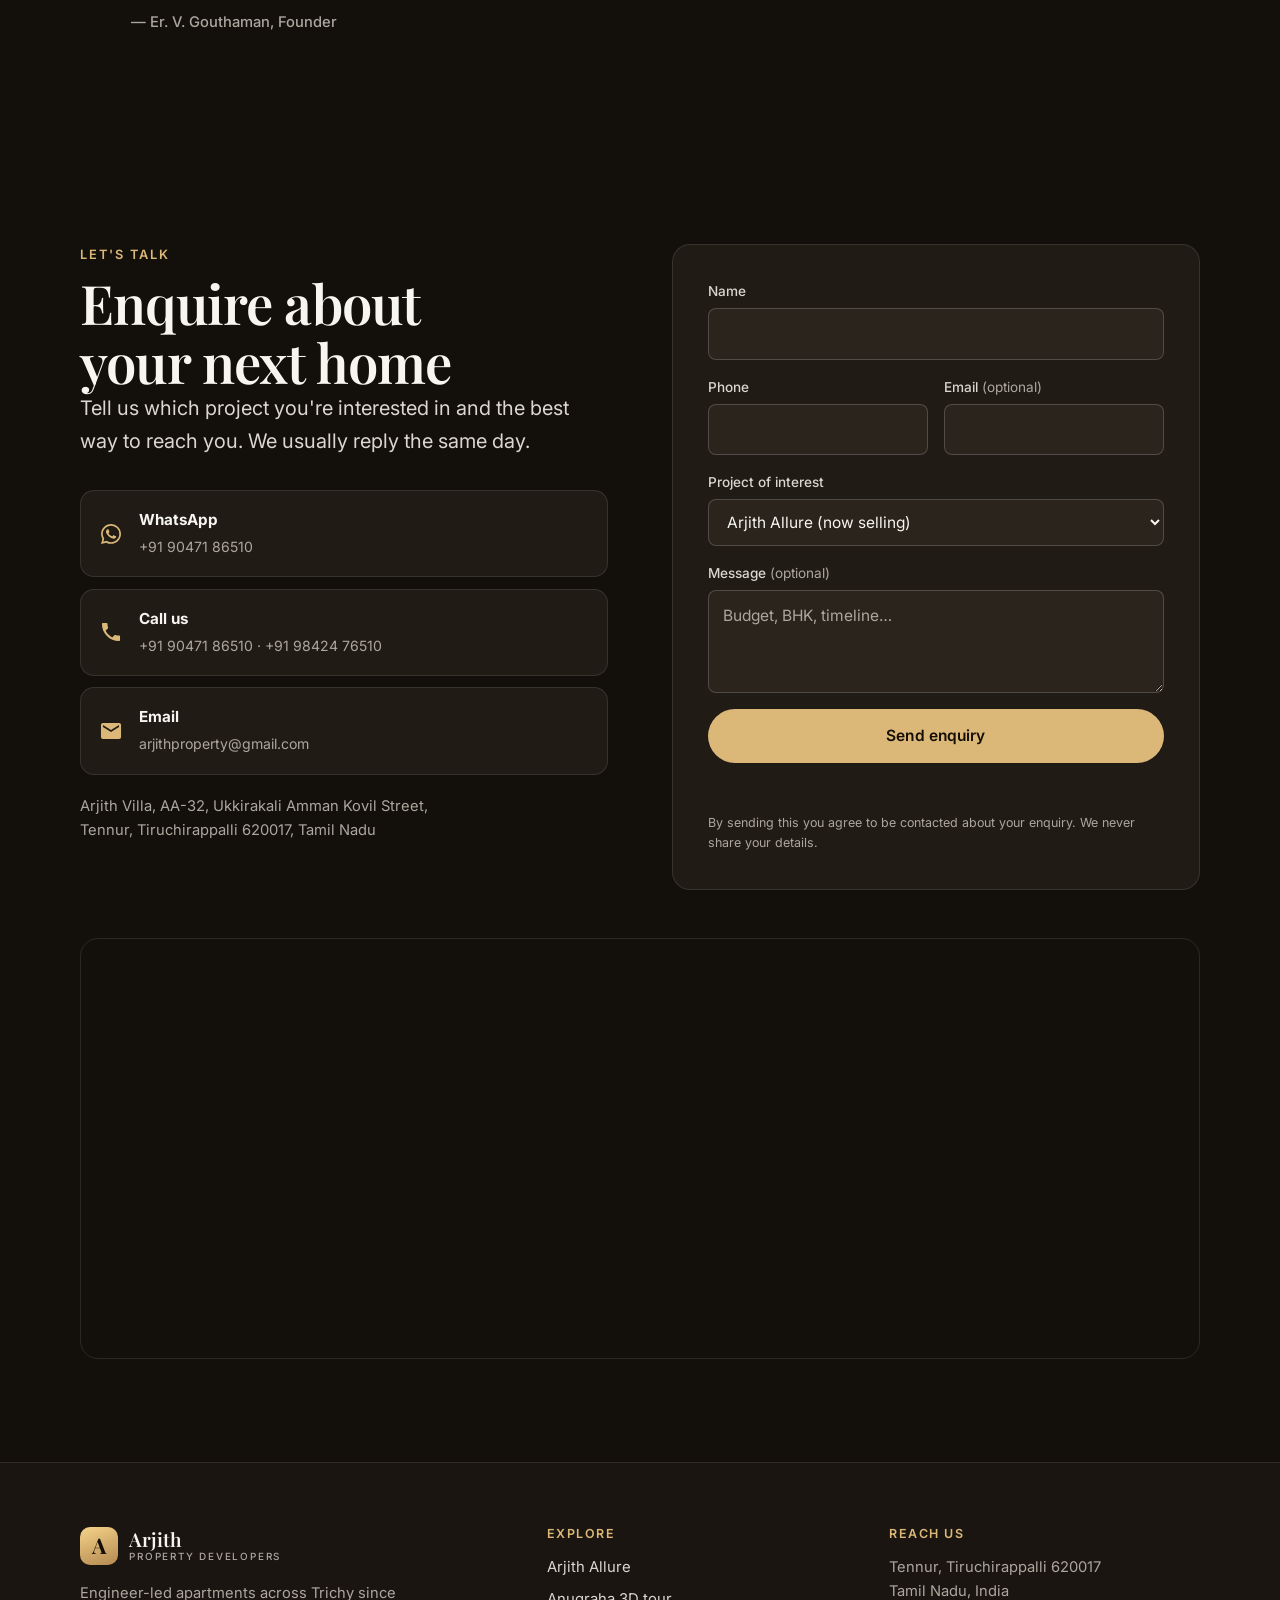
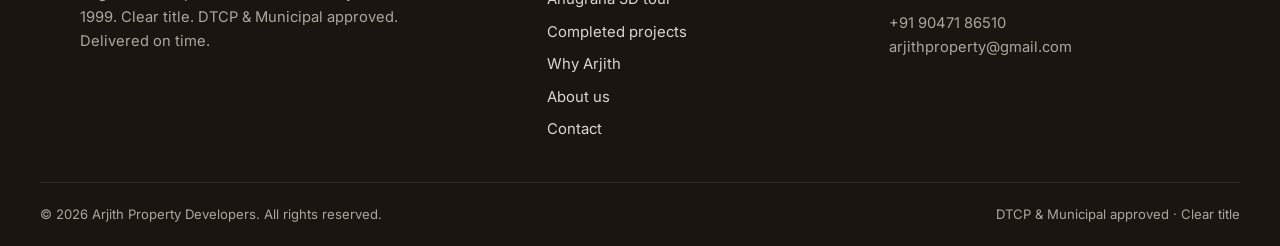
==== commit ba9496ce: "Add Anugraha 3D tour as a linked subsite" ====
--- a/index.html
+++ b/index.html
@@ -78,6 +78,7 @@
     </a>
     <nav class="nav__links" aria-label="Primary">
       <a href="#allure">Arjith Allure</a>
+      <a href="anugraha/">Anugraha 3D tour</a>
       <a href="#projects">Projects</a>
       <a href="#why">Why Arjith</a>
       <a href="#about">About</a>
@@ -90,6 +91,7 @@
   </div>
   <div class="mobile-menu" id="mobile-menu" data-menu hidden>
     <a href="#allure">Arjith Allure</a>
+    <a href="anugraha/">Anugraha 3D tour</a>
     <a href="#projects">Projects</a>
     <a href="#why">Why Arjith</a>
     <a href="#about">About</a>
@@ -449,6 +451,7 @@
     <nav class="footer__nav" aria-label="Footer">
       <h4>Explore</h4>
       <a href="#allure">Arjith Allure</a>
+      <a href="anugraha/">Anugraha 3D tour</a>
       <a href="#projects">Completed projects</a>
       <a href="#why">Why Arjith</a>
       <a href="#about">About us</a>
--- a/assets/css/styles.css
+++ b/assets/css/styles.css
@@ -294,11 +294,13 @@
   .allure__grid, .why__grid, .about__grid, .contact__grid { grid-template-columns: 1fr; }
   .about__card { order: -1; }
 }
-@media (max-width: 720px) {
+@media (max-width: 1040px) {
   .nav__links, .nav__cta { display: none; }
   .nav__toggle { display: flex; }
   .mobile-menu { display: none; }
   .mobile-menu.is-open { display: block; padding: 0.5rem clamp(1.2rem, 4vw, 2.5rem) 1.5rem; background: oklch(0.15 0.012 70 / 0.97); backdrop-filter: blur(12px); border-bottom: 1px solid var(--line); }
+}
+@media (max-width: 720px) {
   .trust__row { grid-template-columns: 1fr 1fr; }
   .trust__item:nth-child(2) { border-left: 0; }
   .trust__item:nth-child(3), .trust__item:nth-child(4) { border-top: 1px solid var(--line); }
